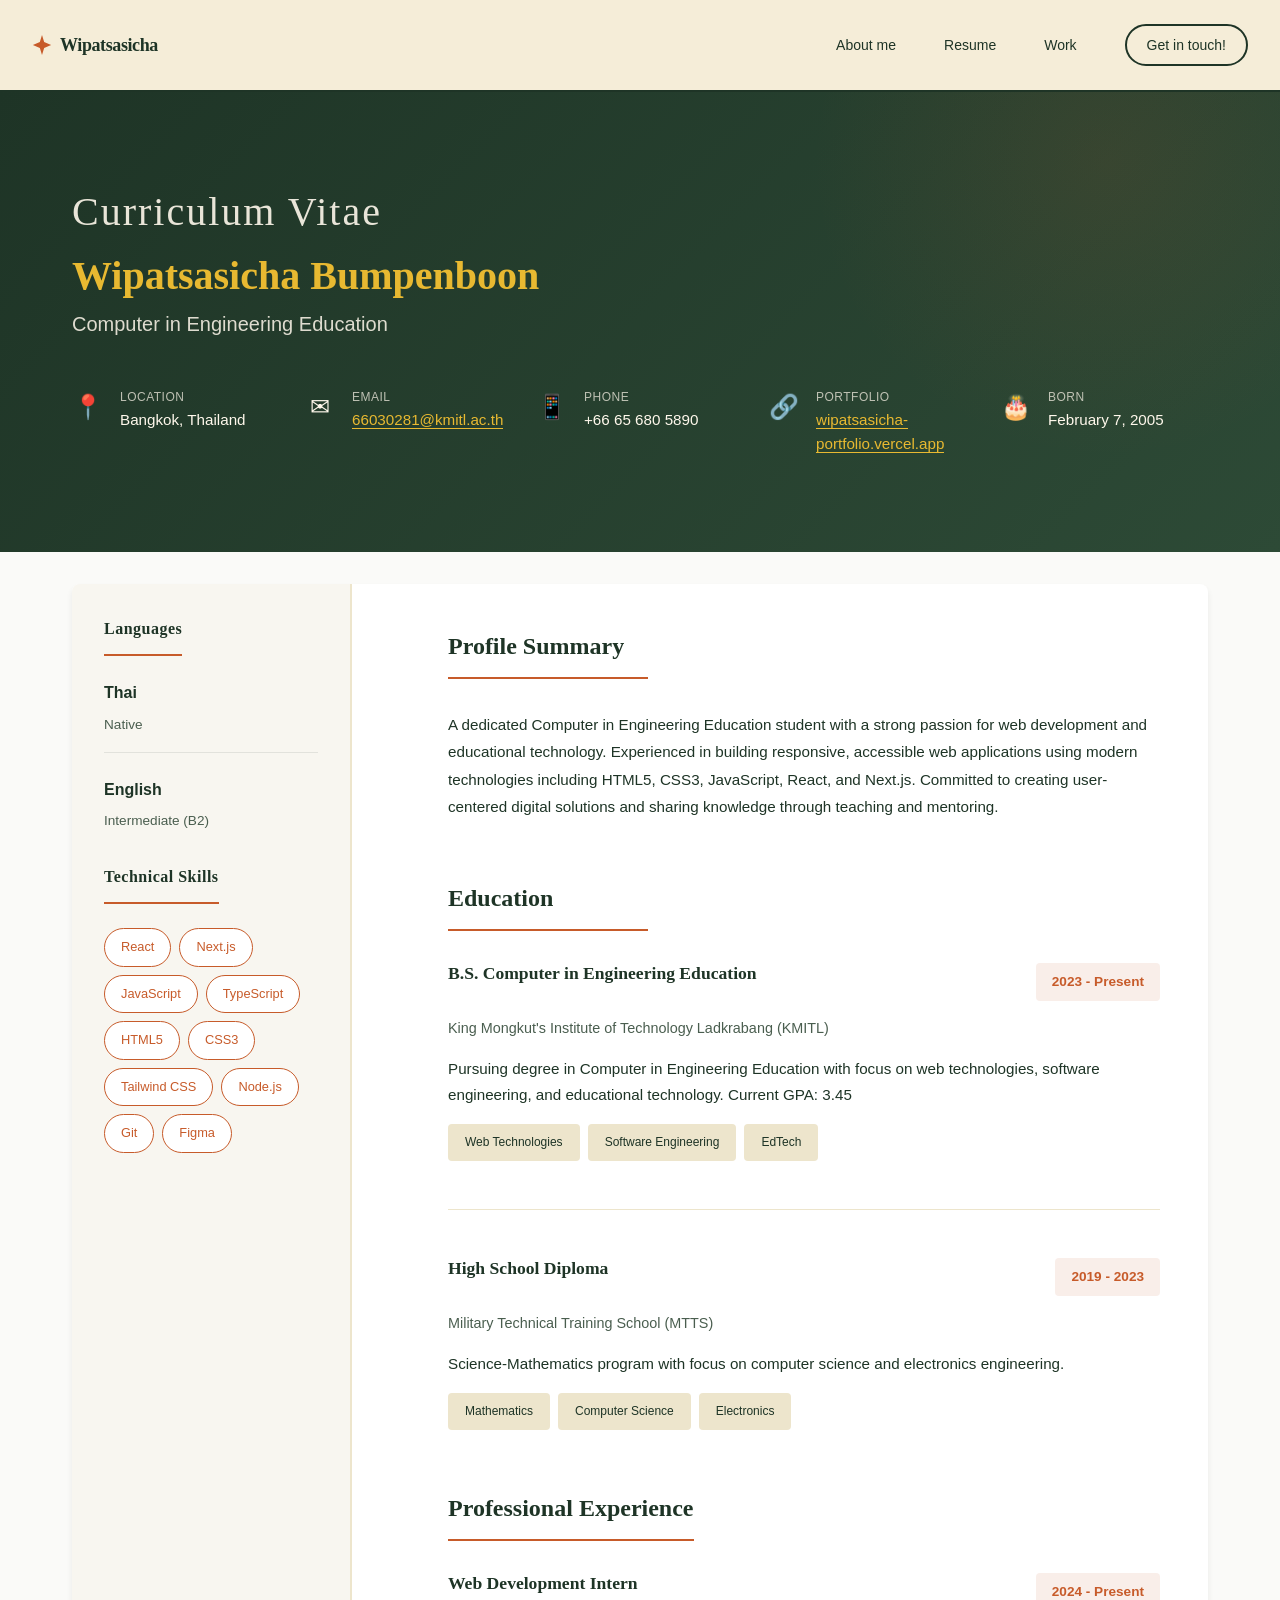
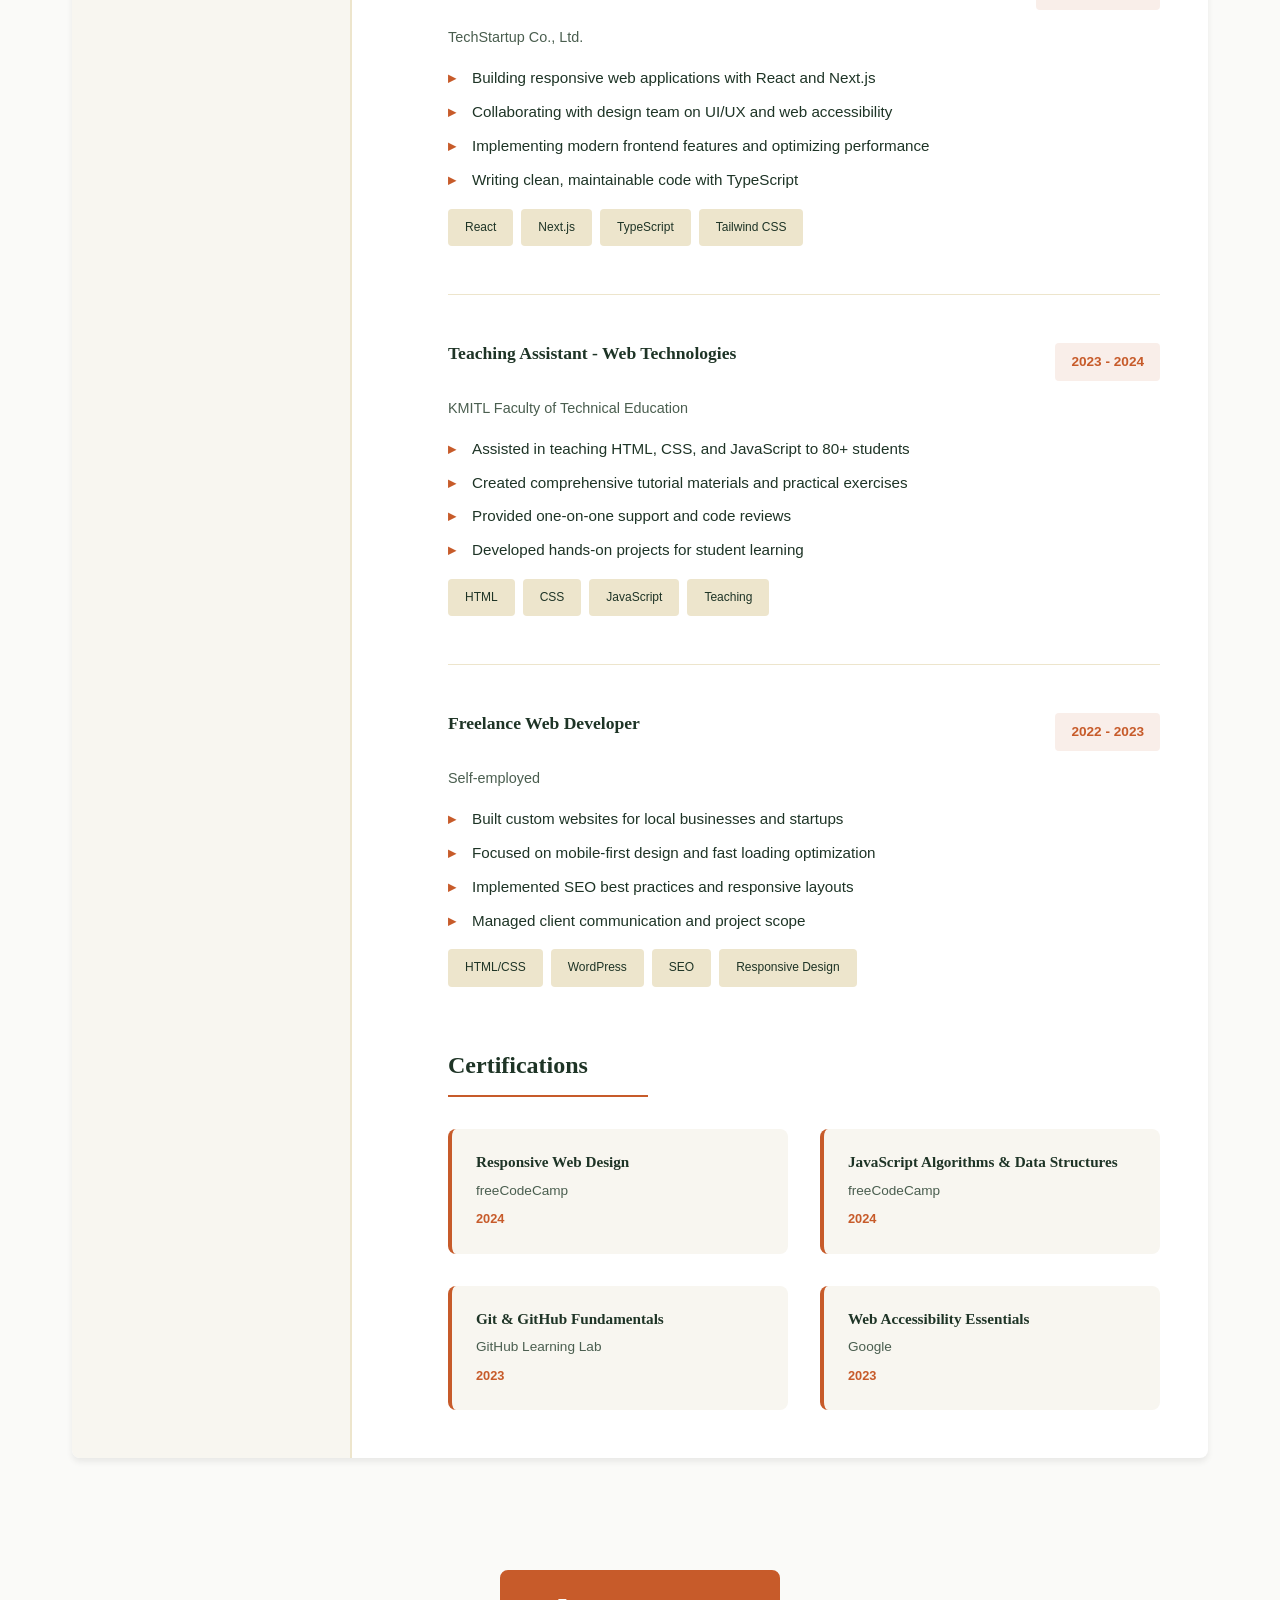
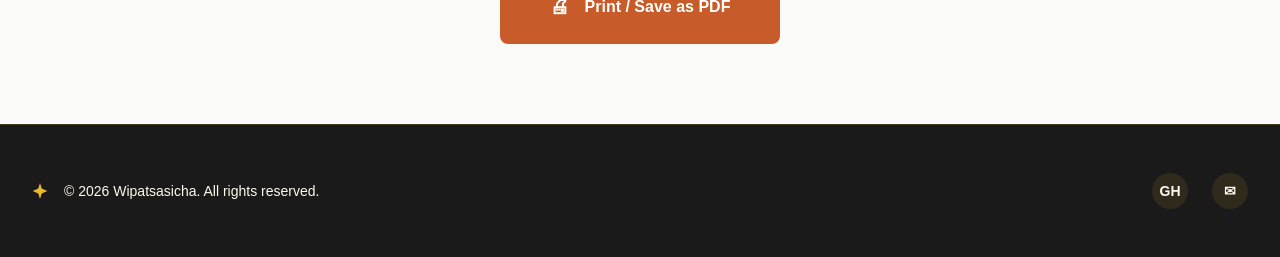
==== cv.html @ ad35fc2e "update resume" ====
<!DOCTYPE html>
<html lang="en">
<head>
    <meta charset="UTF-8">
    <meta name="viewport" content="width=device-width, initial-scale=1.0">
    <meta name="description" content="Wipatsasicha - Curriculum Vitae">
    <title>Wipatsasicha - Curriculum Vitae</title>
    <link rel="stylesheet" href="styles.css">
    <link rel="stylesheet" href="cv-styles.css">
</head>
<body class="cv-page">
    <header class="site-header cv-header" role="banner">
        <div class="header-container">
            <a href="index.html" class="logo" aria-label="Go to homepage">
                <svg width="20" height="20" viewBox="0 0 24 24" fill="currentColor" class="animate-sparkle" aria-hidden="true">
                    <path d="M12 0L14.59 8.41L23 12L14.59 15.59L12 24L9.41 15.59L1 12L9.41 8.41L12 0Z" />
                </svg>
                <span class="logo-text">Wipatsasicha</span>
            </a>

            <nav class="nav-desktop" aria-label="Main navigation">
                <ul class="nav-list">
                    <li><a href="index.html#about" class="nav-link">About me</a></li>
                    <li><a href="cv.html" class="nav-link active">Resume</a></li>
                    <li><a href="index.html#work" class="nav-link">Work</a></li>
                </ul>
                <a href="mailto:66030281@kmitl.ac.th" class="cta-button">Get in touch!</a>
            </nav>

            <button class="mobile-menu-button" id="mobile-menu-btn" aria-label="Toggle mobile menu" aria-expanded="false">
                <svg class="menu-icon" width="24" height="24" viewBox="0 0 24 24" fill="none" stroke="currentColor" stroke-width="2" aria-hidden="true">
                    <line x1="3" y1="6" x2="21" y2="6"></line>
                    <line x1="3" y1="12" x2="21" y2="12"></line>
                    <line x1="3" y1="18" x2="21" y2="18"></line>
                </svg>
                <svg class="close-icon hidden" width="24" height="24" viewBox="0 0 24 24" fill="none" stroke="currentColor" stroke-width="2" aria-hidden="true">
                    <line x1="18" y1="6" x2="6" y2="18"></line>
                    <line x1="6" y1="6" x2="18" y2="18"></line>
                </svg>
            </button>
        </div>

        <nav class="nav-mobile hidden" id="mobile-menu" aria-label="Mobile navigation">
            <ul class="nav-list-mobile">
                <li><a href="index.html#about" class="nav-link-mobile">About me</a></li>
                <li><a href="cv.html" class="nav-link-mobile">Resume</a></li>
                <li><a href="index.html#work" class="nav-link-mobile">Work</a></li>
                <li><a href="mailto:66030281@kmitl.ac.th" class="cta-button-mobile">Get in touch!</a></li>
            </ul>
        </nav>
    </header>

    <main class="cv-main">
        <!-- Header Section -->
        <section class="cv-header-section">
            <div class="cv-container">
                <div class="cv-title-block">
                    <h1 class="cv-page-title">Curriculum Vitae</h1>
                    <h2 class="cv-name">Wipatsasicha Bumpenboon</h2>
                    <p class="cv-position">Computer in Engineering Education</p>
                </div>

                <div class="cv-header-info">
                    <div class="cv-contact-info">
                        <div class="cv-info-item">
                            <span class="cv-info-icon">📍</span>
                            <div>
                                <p class="cv-info-label">Location</p>
                                <p class="cv-info-value">Bangkok, Thailand</p>
                            </div>
                        </div>
                        <div class="cv-info-item">
                            <span class="cv-info-icon">✉</span>
                            <div>
                                <p class="cv-info-label">Email</p>
                                <p class="cv-info-value"><a href="mailto:66030281@kmitl.ac.th">66030281@kmitl.ac.th</a></p>
                            </div>
                        </div>
                        <div class="cv-info-item">
                            <span class="cv-info-icon">📱</span>
                            <div>
                                <p class="cv-info-label">Phone</p>
                                <p class="cv-info-value">+66 65 680 5890</p>
                            </div>
                        </div>
                        <div class="cv-info-item">
                            <span class="cv-info-icon">🔗</span>
                            <div>
                                <p class="cv-info-label">Portfolio</p>
                                <p class="cv-info-value"><a href="#">wipatsasicha-portfolio.vercel.app</a></p>
                            </div>
                        </div>
                        <div class="cv-info-item">
                            <span class="cv-info-icon">🎂</span>
                            <div>
                                <p class="cv-info-label">Born</p>
                                <p class="cv-info-value">February 7, 2005</p>
                            </div>
                        </div>
                    </div>
                </div>
            </div>
        </section>

        <!-- Main Content -->
        <div class="cv-container">
            <div class="cv-layout">
                <!-- Left Sidebar -->
                <aside class="cv-sidebar">
                    <!-- Languages -->
                    <section class="cv-sidebar-section">
                        <h3 class="cv-sidebar-title">Languages</h3>
                        <div class="cv-language-item">
                            <p class="cv-language-name">Thai</p>
                            <p class="cv-language-level">Native</p>
                        </div>
                        <div class="cv-language-item">
                            <p class="cv-language-name">English</p>
                            <p class="cv-language-level">Intermediate (B2)</p>
                        </div>
                    </section>

                    <!-- Skills Tag Cloud -->
                    <section class="cv-sidebar-section">
                        <h3 class="cv-sidebar-title">Technical Skills</h3>
                        <div class="cv-skill-cloud">
                            <span class="cv-skill-item">React</span>
                            <span class="cv-skill-item">Next.js</span>
                            <span class="cv-skill-item">JavaScript</span>
                            <span class="cv-skill-item">TypeScript</span>
                            <span class="cv-skill-item">HTML5</span>
                            <span class="cv-skill-item">CSS3</span>
                            <span class="cv-skill-item">Tailwind CSS</span>
                            <span class="cv-skill-item">Node.js</span>
                            <span class="cv-skill-item">Git</span>
                            <span class="cv-skill-item">Figma</span>
                        </div>
                    </section>
                </aside>

                <!-- Main Content -->
                <article class="cv-content">
                    <!-- Profile Summary -->
                    <section class="cv-section">
                        <h3 class="cv-section-title">Profile Summary</h3>
                        <p class="cv-section-text">
                            A dedicated Computer in Engineering Education student with a strong passion for web development and educational technology. Experienced in building responsive, accessible web applications using modern technologies including HTML5, CSS3, JavaScript, React, and Next.js. Committed to creating user-centered digital solutions and sharing knowledge through teaching and mentoring.
                        </p>
                    </section>

                    <!-- Education -->
                    <section class="cv-section">
                        <h3 class="cv-section-title">Education</h3>
                        
                        <div class="cv-timeline-item">
                            <div class="cv-timeline-header">
                                <h4 class="cv-item-title">B.S. Computer in Engineering Education</h4>
                                <span class="cv-item-date">2023 - Present</span>
                            </div>
                            <p class="cv-item-institution">King Mongkut's Institute of Technology Ladkrabang (KMITL)</p>
                            <p class="cv-item-description">
                                Pursuing degree in Computer in Engineering Education with focus on web technologies, software engineering, and educational technology. Current GPA: 3.45
                            </p>
                            <div class="cv-item-tags">
                                <span class="cv-tag-small">Web Technologies</span>
                                <span class="cv-tag-small">Software Engineering</span>
                                <span class="cv-tag-small">EdTech</span>
                            </div>
                        </div>

                        <div class="cv-timeline-item">
                            <div class="cv-timeline-header">
                                <h4 class="cv-item-title">High School Diploma</h4>
                                <span class="cv-item-date">2019 - 2023</span>
                            </div>
                            <p class="cv-item-institution">Military Technical Training School (MTTS)</p>
                            <p class="cv-item-description">
                                Science-Mathematics program with focus on computer science and electronics engineering.
                            </p>
                            <div class="cv-item-tags">
                                <span class="cv-tag-small">Mathematics</span>
                                <span class="cv-tag-small">Computer Science</span>
                                <span class="cv-tag-small">Electronics</span>
                            </div>
                        </div>
                    </section>

                    <!-- Experience -->
                    <section class="cv-section">
                        <h3 class="cv-section-title">Professional Experience</h3>
                        
                        <div class="cv-timeline-item">
                            <div class="cv-timeline-header">
                                <h4 class="cv-item-title">Web Development Intern</h4>
                                <span class="cv-item-date">2024 - Present</span>
                            </div>
                            <p class="cv-item-institution">TechStartup Co., Ltd.</p>
                            <ul class="cv-item-list">
                                <li>Building responsive web applications with React and Next.js</li>
                                <li>Collaborating with design team on UI/UX and web accessibility</li>
                                <li>Implementing modern frontend features and optimizing performance</li>
                                <li>Writing clean, maintainable code with TypeScript</li>
                            </ul>
                            <div class="cv-item-tags">
                                <span class="cv-tag-small">React</span>
                                <span class="cv-tag-small">Next.js</span>
                                <span class="cv-tag-small">TypeScript</span>
                                <span class="cv-tag-small">Tailwind CSS</span>
                            </div>
                        </div>

                        <div class="cv-timeline-item">
                            <div class="cv-timeline-header">
                                <h4 class="cv-item-title">Teaching Assistant - Web Technologies</h4>
                                <span class="cv-item-date">2023 - 2024</span>
                            </div>
                            <p class="cv-item-institution">KMITL Faculty of Technical Education</p>
                            <ul class="cv-item-list">
                                <li>Assisted in teaching HTML, CSS, and JavaScript to 80+ students</li>
                                <li>Created comprehensive tutorial materials and practical exercises</li>
                                <li>Provided one-on-one support and code reviews</li>
                                <li>Developed hands-on projects for student learning</li>
                            </ul>
                            <div class="cv-item-tags">
                                <span class="cv-tag-small">HTML</span>
                                <span class="cv-tag-small">CSS</span>
                                <span class="cv-tag-small">JavaScript</span>
                                <span class="cv-tag-small">Teaching</span>
                            </div>
                        </div>

                        <div class="cv-timeline-item">
                            <div class="cv-timeline-header">
                                <h4 class="cv-item-title">Freelance Web Developer</h4>
                                <span class="cv-item-date">2022 - 2023</span>
                            </div>
                            <p class="cv-item-institution">Self-employed</p>
                            <ul class="cv-item-list">
                                <li>Built custom websites for local businesses and startups</li>
                                <li>Focused on mobile-first design and fast loading optimization</li>
                                <li>Implemented SEO best practices and responsive layouts</li>
                                <li>Managed client communication and project scope</li>
                            </ul>
                            <div class="cv-item-tags">
                                <span class="cv-tag-small">HTML/CSS</span>
                                <span class="cv-tag-small">WordPress</span>
                                <span class="cv-tag-small">SEO</span>
                                <span class="cv-tag-small">Responsive Design</span>
                            </div>
                        </div>
                    </section>

                    <!-- Certifications -->
                    <section class="cv-section">
                        <h3 class="cv-section-title">Certifications</h3>
                        
                        <div class="cv-cert-grid">
                            <div class="cv-cert-item">
                                <h4 class="cv-cert-title">Responsive Web Design</h4>
                                <p class="cv-cert-issuer">freeCodeCamp</p>
                                <p class="cv-cert-date">2024</p>
                            </div>

                            <div class="cv-cert-item">
                                <h4 class="cv-cert-title">JavaScript Algorithms & Data Structures</h4>
                                <p class="cv-cert-issuer">freeCodeCamp</p>
                                <p class="cv-cert-date">2024</p>
                            </div>

                            <div class="cv-cert-item">
                                <h4 class="cv-cert-title">Git & GitHub Fundamentals</h4>
                                <p class="cv-cert-issuer">GitHub Learning Lab</p>
                                <p class="cv-cert-date">2023</p>
                            </div>

                            <div class="cv-cert-item">
                                <h4 class="cv-cert-title">Web Accessibility Essentials</h4>
                                <p class="cv-cert-issuer">Google</p>
                                <p class="cv-cert-date">2023</p>
                            </div>
                        </div>
                    </section>
                </article>
            </div>
        </div>

        <!-- Print Button -->
        <section class="cv-print-section">
            <div class="cv-container">
                <button class="cv-print-button" onclick="window.print()">
                    <span class="cv-print-icon">🖨</span>
                    Print / Save as PDF
                </button>
            </div>
        </section>
    </main>

    <footer class="site-footer" role="contentinfo">
        <div class="footer-container">
            <div class="footer-brand">
                <svg width="16" height="16" viewBox="0 0 24 24" fill="currentColor" aria-hidden="true">
                    <path d="M12 0L14.59 8.41L23 12L14.59 15.59L12 24L9.41 15.59L1 12L9.41 8.41L12 0Z" />
                </svg>
                <p>© 2026 Wipatsasicha. All rights reserved.</p>
            </div>

            <nav aria-label="Social links">
                <ul class="social-list">
                    <li><a href="https://github.com/jamelswift" target="_blank" rel="noopener noreferrer" class="social-icon" aria-label="GitHub">GH</a></li>
                    <li><a href="mailto:66030281@kmitl.ac.th" class="social-icon" aria-label="Email">✉</a></li>
                </ul>
            </nav>
        </div>
    </footer>

    <script src="script.js"></script>
</body>
</html>
---- styles.css ----
:root {
    --bg-cream: #F5EDD6;
    --text-dark: #1E3426;
    --primary: #C75B2A;
    --accent: #E8B931;
    --dark-bg: #1A1A1A;
    --light-text: #FFF8EC;
    --muted: #4A5E4F;
    --card-bg: #EDE5CC;
    --transition: all 0.3s ease;
    --spacing-1: 0.5rem;
    --spacing-2: 1rem;
    --spacing-3: 1.5rem;
    --spacing-4: 2rem;
    --spacing-6: 3rem;
    --spacing-8: 4rem;
    --max-width: 1280px;
}


* {
    margin: 0;
    padding: 0;
    box-sizing: border-box;
}

html {
    scroll-behavior: smooth;
    font-size: 16px;
}

body {
    font-family: 'Segoe UI', Tahoma, Geneva, Verdana, sans-serif;
    background-color: var(--bg-cream);
    color: var(--text-dark);
    line-height: 1.6;
    overflow-x: hidden;
}

main {
    min-height: calc(100vh - 60px);
}


h1, h2, h3, h4, h5, h6 {
    font-family: Georgia, 'Times New Roman', serif;
    font-weight: bold;
    line-height: 1.2;
}

h1 { font-size: clamp(2.5rem, 8vw, 5rem); }
h2 { font-size: clamp(2rem, 5vw, 3.5rem); }
h3 { font-size: clamp(1.5rem, 4vw, 2rem); }

p {
    margin-bottom: var(--spacing-3);
}

a {
    color: var(--primary);
    text-decoration: none;
    transition: var(--transition);
}

a:hover {
    opacity: 0.8;
}


.container {
    max-width: var(--max-width);
    margin: 0 auto;
    padding: var(--spacing-4);
}

@media (max-width: 768px) {
    .container {
        padding: var(--spacing-3);
    }
}

.site-header {
    position: sticky;
    top: 0;
    z-index: 40;
    background: rgba(245, 237, 214, 0.95);
    backdrop-filter: blur(4px);
    border-bottom: 1px solid rgba(30, 52, 38, 0.1);
}

.header-container {
    max-width: var(--max-width);
    margin: 0 auto;
    padding: var(--spacing-3) var(--spacing-4);
    display: flex;
    align-items: center;
    justify-content: space-between;
}


.logo {
    display: flex;
    align-items: center;
    gap: var(--spacing-1);
    font-size: 1.125rem;
    font-family: Georgia, serif;
    color: var(--text-dark);
    font-weight: bold;
    letter-spacing: -0.025rem;
}

.logo:hover {
    color: var(--primary);
}

.logo svg {
    color: var(--primary);
    animation: sparkle 2s cubic-bezier(0.4, 0, 0.6, 1) infinite;
}

@keyframes sparkle {
    0%, 100% { opacity: 1; }
    50% { opacity: 0.5; }
}


.nav-desktop {
    display: none;
    align-items: center;
    gap: var(--spacing-6);
}

@media (min-width: 769px) {
    .nav-desktop {
        display: flex;
    }
}

.nav-list {
    display: flex;
    list-style: none;
    gap: var(--spacing-6);
}

.nav-link {
    font-size: 0.875rem;
    font-weight: 500;
    color: var(--text-dark);
    position: relative;
    padding-bottom: 0.25rem;
}

.nav-link::after {
    content: '';
    position: absolute;
    bottom: 0;
    left: 0;
    width: 0;
    height: 2px;
    background: var(--primary);
    transition: width 0.3s ease;
}

.nav-link:hover::after {
    width: 100%;
}

.cta-button {
    padding: 0.5rem 1.25rem;
    border: 2px solid var(--text-dark);
    border-radius: 9999px;
    font-size: 0.875rem;
    font-weight: 500;
    color: var(--text-dark);
    transition: var(--transition);
}

.cta-button:hover {
    background: var(--text-dark);
    color: var(--bg-cream);
}


.mobile-menu-button {
    display: flex;
    align-items: center;
    justify-content: center;
    background: none;
    border: none;
    cursor: pointer;
    color: var(--text-dark);
    padding: var(--spacing-1);
    font-size: 1.5rem;
}

@media (min-width: 769px) {
    .mobile-menu-button {
        display: none;
    }
}

.menu-icon,
.close-icon {
    transition: var(--transition);
}

.mobile-menu-button:hover svg {
    color: var(--primary);
}

.nav-mobile {
    display: flex;
    flex-direction: column;
    gap: var(--spacing-3);
    padding: var(--spacing-4);
    background: rgba(245, 237, 214, 0.98);
    border-bottom: 1px solid rgba(30, 52, 38, 0.1);
}

.nav-mobile.hidden {
    display: none;
}

@media (min-width: 769px) {
    .nav-mobile {
        display: none !important;
    }
}

.nav-list-mobile {
    list-style: none;
    display: flex;
    flex-direction: column;
    gap: var(--spacing-2);
}

.nav-link-mobile {
    color: var(--text-dark);
    font-weight: 500;
    font-size: 0.95rem;
}

.cta-button-mobile {
    display: inline-block;
    padding: var(--spacing-2) var(--spacing-3);
    border: 2px solid var(--text-dark);
    border-radius: 9999px;
    color: var(--text-dark);
    font-weight: 500;
    text-align: center;
}

.cta-button-mobile:hover {
    background: var(--text-dark);
    color: var(--bg-cream);
}


.hero-section {
    position: relative;
    overflow: hidden;
    background: var(--text-dark);
    color: var(--light-text);
    padding: var(--spacing-8) var(--spacing-4);
}


.hero-background {
    position: absolute;
    inset: 0;
    pointer-events: none;
    overflow: hidden;
    display: flex;
    flex-direction: column;
    justify-content: center;
    opacity: 0.1;
    user-select: none;
}

.hero-text {
    font-family: Georgia, serif;
    font-size: clamp(8rem, 15vw, 14rem);
    font-weight: bold;
    line-height: 1;
    white-space: nowrap;
    color: var(--light-text);
}

.hero-container {
    position: relative;
    max-width: var(--max-width);
    margin: 0 auto;
}

.hero-grid {
    display: grid;
    grid-template-columns: 1fr;
    gap: var(--spacing-8);
    align-items: center;
}

@media (min-width: 768px) {
    .hero-grid {
        grid-template-columns: 1fr 1fr;
        gap: var(--spacing-6);
    }
}


.hero-image-wrapper {
    position: relative;
    max-width: 300px;
}

.profile-image-container {
    position: relative;
    aspect-ratio: 3/4;
    border-radius: 1rem;
    overflow: hidden;
    box-shadow: 0 20px 40px rgba(0, 0, 0, 0.3);
}

.profile-image {
    width: 100%;
    height: 100%;
    object-fit: cover;
}

.image-overlay {
    position: absolute;
    inset: 0;
    background: rgba(199, 91, 42, 0.35);
    mix-blend-mode: multiply;
}


.sparkle {
    position: absolute;
    color: var(--accent);
    animation: sparkle 2s cubic-bezier(0.4, 0, 0.6, 1) infinite;
}

.sparkle-1 {
    top: -1rem;
    left: -0.5rem;
    animation-delay: 0s;
}

.sparkle-2 {
    top: 25%;
    right: -0.5rem;
    animation-delay: 0.5s;
}

.sparkle-3 {
    bottom: 2rem;
    left: 1rem;
    animation-delay: 1s;
}


.quote-box {
    position: absolute;
    bottom: 1rem;
    left: 0;
    max-width: 260px;
    padding: var(--spacing-3);
    border-radius: 0 0.5rem 0.5rem 0;
    background: rgba(26, 26, 26, 0.85);
    backdrop-filter: blur(4px);
}

.quote-box p {
    font-size: 0.75rem;
    line-height: 1.5;
    color: var(--light-text);
    margin: 0;
}


.hero-content {
    display: flex;
    flex-direction: column;
    gap: var(--spacing-4);
}

.hero-title {
    font-size: clamp(2rem, 5vw, 3.5rem);
    line-height: 1.2;
    color: var(--light-text);
}

.hero-subtitle {
    font-size: 1.125rem;
    color: rgba(255, 248, 236, 0.8);
    max-width: 400px;
}


.social-links {
    display: flex;
    flex-wrap: wrap;
    gap: var(--spacing-3);
    align-items: center;
}

.social-link {
    padding: var(--spacing-2) var(--spacing-3);
    background: var(--primary);
    color: var(--light-text);
    border-radius: 9999px;
    font-weight: 500;
    font-size: 0.875rem;
}

.social-link:hover {
    background: var(--accent);
    color: var(--text-dark);
}

.about-section {
    background: var(--bg-cream);
    padding: var(--spacing-8) var(--spacing-4);
}

.about-grid {
    display: grid;
    grid-template-columns: 1fr;
    gap: var(--spacing-6);
    align-items: flex-start;
}

@media (min-width: 1024px) {
    .about-grid {
        grid-template-columns: 1fr 1fr;
    }
}

.section-title {
    font-size: clamp(2rem, 5vw, 3rem);
    color: var(--text-dark);
    margin-bottom: var(--spacing-4);
}

.section-text {
    font-size: 1rem;
    line-height: 1.8;
    color: var(--muted);
    margin-bottom: var(--spacing-3);
}

.linkedin-btn {
    display: inline-flex;
    align-items: center;
    gap: var(--spacing-2);
    padding: var(--spacing-2) var(--spacing-3);
    background: var(--primary);
    color: var(--light-text);
    border-radius: 9999px;
    font-weight: 500;
    font-size: 0.875rem;
}

.linkedin-btn:hover {
    background: var(--accent);
    color: var(--text-dark);
}

.about-photo-wrapper {
    position: relative;
    max-width: 400px;
}

.about-photo {
    width: 100%;
    height: auto;
    border-radius: 1rem;
    object-fit: cover;
}


.floating-tag {
    position: absolute;
    background: var(--card-bg);
    padding: var(--spacing-2) var(--spacing-3);
    border-radius: 0.5rem;
    display: flex;
    flex-direction: column;
    gap: 0.25rem;
    box-shadow: 0 4px 12px rgba(0, 0, 0, 0.1);
}

.tag-1 {
    top: 2rem;
    right: -1rem;
}

.tag-2 {
    bottom: 5rem;
    left: -1rem;
}

.tag-label {
    font-size: 0.65rem;
    color: var(--muted);
    font-weight: 600;
    text-transform: uppercase;
}

.tag-value {
    font-size: 0.875rem;
    color: var(--text-dark);
    font-weight: 500;
}


.contact-card {
    position: absolute;
    bottom: 0;
    right: 0;
    background: var(--dark-bg);
    color: var(--light-text);
    padding: var(--spacing-4);
    border-radius: 0.75rem;
    max-width: 280px;
    box-shadow: 0 8px 20px rgba(0, 0, 0, 0.2);
}

.contact-title {
    font-size: 1rem;
    margin-bottom: var(--spacing-2);
}

.contact-list {
    list-style: none;
    display: flex;
    flex-direction: column;
    gap: var(--spacing-2);
}

.contact-item {
    display: flex;
    align-items: center;
    gap: var(--spacing-2);
    font-size: 0.75rem;
}

.contact-item svg {
    flex-shrink: 0;
}


.education-section {
    background: var(--bg-cream);
    padding: var(--spacing-8) var(--spacing-4);
}

.section-heading {
    font-size: clamp(2rem, 5vw, 2.5rem);
    color: var(--primary);
    font-style: italic;
    margin-bottom: var(--spacing-6);
}

.timeline {
    display: flex;
    flex-direction: column;
    gap: var(--spacing-4);
}

.timeline-item {
    display: flex;
    gap: var(--spacing-4);
    align-items: flex-start;
}

.timeline-marker {
    flex-shrink: 0;
    width: 1rem;
    height: 1rem;
    margin-top: 0.25rem;
    background: var(--primary);
    clip-path: polygon(50% 0%, 100% 38%, 82% 100%, 18% 100%, 0% 38%);
}

.timeline-date {
    flex-shrink: 0;
    font-family: Georgia, serif;
    font-size: 0.875rem;
    font-weight: bold;
    color: var(--text-dark);
    min-width: 80px;
}

@media (min-width: 768px) {
    .timeline-date {
        min-width: 130px;
        text-align: right;
    }
}

.timeline-content {
    flex: 1;
}

.timeline-title {
    font-size: 1rem;
    font-weight: bold;
    margin-bottom: var(--spacing-1);
}

.timeline-program {
    font-size: 0.875rem;
    color: var(--muted);
}


.experience-section {
    background: var(--bg-cream);
    padding: var(--spacing-8) var(--spacing-4);
}

.experience-card {
    background: var(--primary);
    color: var(--light-text);
    border-radius: 1.5rem;
    padding: var(--spacing-6);
}

.section-heading-light {
    font-size: clamp(2rem, 5vw, 2.5rem);
    color: var(--light-text);
    font-style: italic;
    margin-bottom: var(--spacing-6);
}

.experience-timeline {
    display: flex;
    flex-direction: column;
    gap: var(--spacing-6);
    margin-bottom: var(--spacing-6);
}

.experience-item {
    display: flex;
    gap: var(--spacing-4);
    align-items: flex-start;
}

.experience-marker {
    flex-shrink: 0;
    width: 1rem;
    height: 1rem;
    margin-top: 0.25rem;
    background: var(--accent);
    clip-path: polygon(50% 0%, 100% 38%, 82% 100%, 18% 100%, 0% 38%);
}

.experience-year {
    flex-shrink: 0;
    font-family: Georgia, serif;
    font-size: 1.125rem;
    font-weight: bold;
    min-width: 60px;
}

.experience-content {
    flex: 1;
}

.experience-title {
    font-weight: bold;
    margin-bottom: var(--spacing-1);
}

.experience-description {
    font-size: 0.875rem;
    opacity: 0.9;
    margin-bottom: var(--spacing-1);
}

.experience-location {
    font-size: 0.75rem;
    opacity: 0.7;
}


.skills-tags {
    display: flex;
    flex-wrap: wrap;
    gap: var(--spacing-2);
    padding-top: var(--spacing-4);
    border-top: 1px solid rgba(255, 248, 236, 0.2);
}

.skill-tag {
    font-size: 0.825rem;
    padding: var(--spacing-1) var(--spacing-2);
    background: rgba(255, 248, 236, 0.1);
    border-radius: 0.5rem;
}


.skills-section {
    background: var(--bg-cream);
    padding: var(--spacing-8) var(--spacing-4);
}

.skills-grid {
    display: grid;
    grid-template-columns: 1fr;
    gap: var(--spacing-6);
    margin-bottom: var(--spacing-6);
}

@media (min-width: 576px) {
    .skills-grid {
        grid-template-columns: 1fr 1fr;
    }
}

.skills-column {
    display: flex;
    flex-direction: column;
    gap: var(--spacing-3);
}

.skills-subtitle {
    font-size: 1.25rem;
    color: var(--text-dark);
}

.tools-grid {
    display: flex;
    flex-wrap: wrap;
    gap: var(--spacing-2);
}

.tool-box {
    display: flex;
    align-items: center;
    justify-content: center;
    width: 3.5rem;
    height: 3.5rem;
    border: 2px solid var(--text-dark);
    border-radius: 0.5rem;
    font-weight: bold;
    font-size: 0.75rem;
    color: var(--text-dark);
    transition: var(--transition);
    cursor: pointer;
}

.tool-box:hover {
    background: var(--text-dark);
    color: var(--bg-cream);
}

.skills-intro {
    font-size: 0.875rem;
    color: var(--muted);
}

.coding-skills-grid {
    display: grid;
    grid-template-columns: 1fr 1fr;
    gap: var(--spacing-2) var(--spacing-4);
}

.coding-skill {
    font-size: 0.875rem;
    font-weight: 500;
    color: var(--text-dark);
}


.skill-categories {
    display: flex;
    flex-wrap: wrap;
    gap: var(--spacing-2);
}

.category-tag {
    padding: var(--spacing-2) var(--spacing-3);
    background: var(--card-bg);
    border-radius: 9999px;
    font-size: 0.875rem;
    font-weight: 500;
    color: var(--text-dark);
}


.language-section {
    background: var(--bg-cream);
    padding: var(--spacing-8) var(--spacing-4);
}

.languages-grid {
    display: flex;
    flex-wrap: wrap;
    gap: var(--spacing-8);
}

@media (max-width: 768px) {
    .languages-grid {
        gap: var(--spacing-6);
    }
}

.language-item {
    display: flex;
    flex-direction: column;
    gap: var(--spacing-1);
}

.language-name {
    font-family: Georgia, serif;
    font-size: 1.25rem;
    font-weight: bold;
    color: var(--text-dark);
}

.language-level {
    font-size: 0.75rem;
    color: var(--muted);
}


.activities-section {
    background: var(--bg-cream);
    padding: var(--spacing-8) var(--spacing-4);
}

.activities-grid {
    display: grid;
    grid-template-columns: 1fr;
    gap: var(--spacing-8);
}

@media (min-width: 768px) {
    .activities-grid {
        grid-template-columns: 1fr 1fr;
    }
}

.activities-column {
    display: flex;
    flex-direction: column;
    gap: var(--spacing-4);
}

.activities-timeline {
    display: flex;
    flex-direction: column;
    gap: var(--spacing-4);
}

.activity-item {
    display: flex;
    gap: var(--spacing-3);
    align-items: flex-start;
}

.activity-marker {
    flex-shrink: 0;
    width: 1rem;
    height: 1rem;
    margin-top: 0.25rem;
    background: var(--primary);
    clip-path: polygon(50% 0%, 100% 38%, 82% 100%, 18% 100%, 0% 38%);
}

.activity-year {
    font-family: Georgia, serif;
    font-size: 0.875rem;
    font-weight: bold;
    color: var(--text-dark);
    min-width: 50px;
}

.activity-content {
    flex: 1;
}

.activity-title {
    font-size: 0.95rem;
    font-weight: bold;
    margin-bottom: var(--spacing-1);
}

.activity-description {
    font-size: 0.85rem;
    color: var(--muted);
}

/* Hobbies */
.hobbies-column {
    display: flex;
    flex-direction: column;
    gap: var(--spacing-4);
}

.hobbies-title {
    font-size: 1.5rem;
    color: var(--text-dark);
    font-family: Georgia, serif;
    font-style: italic;
}

.hobbies-grid {
    display: grid;
    grid-template-columns: repeat(auto-fit, minmax(150px, 1fr));
    gap: var(--spacing-3);
}

.hobby-card {
    display: flex;
    flex-direction: column;
    align-items: center;
    text-align: center;
    gap: var(--spacing-2);
    padding: var(--spacing-3);
    background: var(--card-bg);
    border-radius: 0.75rem;
    transition: var(--transition);
}

.hobby-card:hover {
    transform: translateY(-4px);
    box-shadow: 0 4px 12px rgba(0, 0, 0, 0.1);
}

.hobby-icon {
    font-size: 2.5rem;
}

.hobby-name {
    font-size: 0.95rem;
    font-weight: bold;
    color: var(--text-dark);
}

.hobby-subtitle {
    font-size: 0.75rem;
    color: var(--muted);
}


.site-footer {
    background: var(--dark-bg);
    color: var(--light-text);
    padding: var(--spacing-6) var(--spacing-4);
    border-top: 1px solid rgba(232, 185, 49, 0.2);
}

.footer-container {
    max-width: var(--max-width);
    margin: 0 auto;
    display: flex;
    flex-direction: column;
    gap: var(--spacing-4);
    align-items: center;
}

@media (min-width: 768px) {
    .footer-container {
        flex-direction: row;
        justify-content: space-between;
    }
}

.footer-brand {
    display: flex;
    align-items: center;
    gap: var(--spacing-2);
    font-size: 0.875rem;
}

.footer-brand svg {
    color: var(--accent);
}

.footer-brand p {
    margin: 0;
}

.social-list {
    display: flex;
    list-style: none;
    gap: var(--spacing-3);
}

.social-icon {
    display: inline-flex;
    align-items: center;
    justify-content: center;
    width: 2.25rem;
    height: 2.25rem;
    border-radius: 9999px;
    background: rgba(232, 185, 49, 0.1);
    color: var(--light-text);
    transition: var(--transition);
    font-size: 0.875rem;
    font-weight: bold;
}

.social-icon:hover {
    background: var(--accent);
    color: var(--text-dark);
}


@media (max-width: 480px) {
    :root {
        font-size: 14px;
    }

    .hero-image-wrapper {
        max-width: 100%;
    }

    .contact-card {
        position: static;
        margin-top: var(--spacing-4);
        max-width: 100%;
    }

    .about-grid {
        gap: var(--spacing-4);
    }

    .hero-grid {
        gap: var(--spacing-4);
    }

    .experience-card {
        padding: var(--spacing-4);
    }

    .activities-grid {
        gap: var(--spacing-4);
    }
}


@media print {
    .site-header,
    .site-footer {
        display: none;
    }

    body {
        background: white;
        color: black;
    }

    a {
        color: #0066cc;
    }
}


@media (prefers-reduced-motion: reduce) {
    * {
        animation: none !important;
        transition: none !important;
    }
}


a:focus-visible,
button:focus-visible,
input:focus-visible {
    outline: 2px solid var(--primary);
    outline-offset: 2px;
}


@media (prefers-contrast: more) {
    a {
        text-decoration: underline;
    }

    .timeline-marker,
    .experience-marker,
    .activity-marker {
        width: 1.25rem;
        height: 1.25rem;
    }
}
---- cv-styles.css ----
/* CV Page Specific Styles */

.cv-page {
    background: #FAFAF8;
}

.cv-header {
    border-bottom: 2px solid var(--text-dark);
}

.cv-main {
    min-height: calc(100vh - 120px);
    background: #FAFAF8;
}

/* CV Header Section */
.cv-header-section {
    background: linear-gradient(135deg, var(--text-dark) 0%, #2d4a36 100%);
    color: var(--light-text);
    padding: var(--spacing-8) var(--spacing-4);
    position: relative;
    overflow: hidden;
}

.cv-header-section::before {
    content: '';
    position: absolute;
    top: -50%;
    right: -10%;
    width: 600px;
    height: 600px;
    background: radial-gradient(circle, rgba(199, 91, 42, 0.1) 0%, transparent 70%);
    border-radius: 50%;
    pointer-events: none;
}

.cv-title-block {
    position: relative;
    z-index: 1;
    margin-bottom: var(--spacing-6);
}

.cv-page-title {
    font-size: 2.5rem;
    font-weight: 400;
    letter-spacing: 2px;
    margin-bottom: var(--spacing-2);
    opacity: 0.9;
}

.cv-name {
    font-size: 2.5rem;
    font-weight: bold;
    margin-bottom: var(--spacing-1);
    color: var(--accent);
}

.cv-position {
    font-size: 1.25rem;
    opacity: 0.85;
    margin: 0;
}

.cv-header-info {
    position: relative;
    z-index: 1;
}

.cv-contact-info {
    display: grid;
    grid-template-columns: repeat(auto-fit, minmax(200px, 1fr));
    gap: var(--spacing-3);
}

@media (max-width: 768px) {
    .cv-contact-info {
        grid-template-columns: 1fr;
        gap: var(--spacing-2);
    }

    .cv-page-title,
    .cv-name {
        font-size: 1.75rem;
    }
}

.cv-info-item {
    display: flex;
    align-items: flex-start;
    gap: var(--spacing-2);
}

.cv-info-icon {
    font-size: 1.5rem;
    min-width: 2rem;
    text-align: center;
}

.cv-info-label {
    font-size: 0.75rem;
    opacity: 0.7;
    margin: 0;
    text-transform: uppercase;
    letter-spacing: 0.5px;
}

.cv-info-value {
    font-size: 0.95rem;
    margin: 0;
    font-weight: 500;
}

.cv-info-value a {
    color: var(--accent);
    text-decoration: none;
    border-bottom: 1px solid var(--accent);
    transition: var(--transition);
}

.cv-info-value a:hover {
    opacity: 0.8;
}

/* CV Container */
.cv-container {
    max-width: 1200px;
    margin: 0 auto;
    padding: var(--spacing-4);
}

/* CV Layout - Two Column */
.cv-layout {
    display: grid;
    grid-template-columns: 280px 1fr;
    gap: var(--spacing-6);
    background: white;
    border-radius: 0.5rem;
    box-shadow: 0 4px 6px rgba(0, 0, 0, 0.07);
    overflow: hidden;
}

@media (max-width: 1024px) {
    .cv-layout {
        grid-template-columns: 1fr;
        gap: var(--spacing-4);
    }

    .cv-sidebar {
        display: grid;
        grid-template-columns: 1fr 1fr;
        gap: var(--spacing-4);
        padding: var(--spacing-4);
        border-bottom: 2px solid var(--card-bg);
    }
}

@media (max-width: 640px) {
    .cv-layout {
        border-radius: 0;
    }

    .cv-sidebar {
        grid-template-columns: 1fr;
    }
}

/* Sidebar */
.cv-sidebar {
    background: #f8f6f0;
    padding: var(--spacing-4);
    border-right: 2px solid var(--card-bg);
}

.cv-sidebar-section {
    margin-bottom: var(--spacing-4);
}

.cv-sidebar-section:last-child {
    margin-bottom: 0;
}

.cv-sidebar-title {
    font-size: 1rem;
    font-weight: bold;
    color: var(--text-dark);
    margin-bottom: var(--spacing-3);
    padding-bottom: var(--spacing-2);
    border-bottom: 2px solid var(--primary);
    display: inline-block;
    letter-spacing: 0.5px;
}

/* Languages */
.cv-language-item {
    margin-bottom: var(--spacing-3);
    padding-bottom: var(--spacing-2);
    border-bottom: 1px solid rgba(30, 52, 38, 0.1);
}

.cv-language-item:last-child {
    border-bottom: none;
    margin-bottom: 0;
    padding-bottom: 0;
}

.cv-language-name {
    font-weight: 600;
    color: var(--text-dark);
    margin-bottom: var(--spacing-1);
    margin: 0 0 var(--spacing-1) 0;
}

.cv-language-level {
    font-size: 0.85rem;
    color: var(--muted);
    margin: 0;
}

/* Skill Cloud */
.cv-skill-cloud {
    display: flex;
    flex-wrap: wrap;
    gap: var(--spacing-1);
}

.cv-skill-item {
    display: inline-block;
    padding: var(--spacing-1) var(--spacing-2);
    background: white;
    border: 1px solid var(--primary);
    color: var(--primary);
    border-radius: 20px;
    font-size: 0.8rem;
    font-weight: 500;
    transition: var(--transition);
}

.cv-skill-item:hover {
    background: var(--primary);
    color: white;
    transform: scale(1.05);
}

/* Content */
.cv-content {
    padding: var(--spacing-6);
}

@media (max-width: 768px) {
    .cv-content {
        padding: var(--spacing-4);
    }
}

.cv-section {
    margin-bottom: var(--spacing-8);
}

.cv-section:last-child {
    margin-bottom: 0;
}

.cv-section-title {
    font-size: 1.5rem;
    font-weight: bold;
    color: var(--text-dark);
    margin-bottom: var(--spacing-4);
    padding-bottom: var(--spacing-2);
    border-bottom: 2px solid var(--primary);
    display: inline-block;
    min-width: 200px;
}

.cv-section-text {
    font-size: 0.95rem;
    line-height: 1.8;
    color: var(--text-dark);
    margin: 0;
}

/* Timeline Items */
.cv-timeline-item {
    margin-bottom: var(--spacing-6);
    padding-bottom: var(--spacing-6);
    border-bottom: 1px solid var(--card-bg);
}

.cv-timeline-item:last-child {
    border-bottom: none;
    margin-bottom: 0;
    padding-bottom: 0;
}

.cv-timeline-header {
    display: flex;
    justify-content: space-between;
    align-items: flex-start;
    gap: var(--spacing-3);
    margin-bottom: var(--spacing-2);
    flex-wrap: wrap;
}

.cv-item-title {
    font-size: 1.1rem;
    font-weight: bold;
    color: var(--text-dark);
    margin: 0;
    flex: 1;
    min-width: 200px;
}

.cv-item-date {
    font-size: 0.85rem;
    color: var(--primary);
    font-weight: 600;
    white-space: nowrap;
    background: rgba(199, 91, 42, 0.1);
    padding: var(--spacing-1) var(--spacing-2);
    border-radius: 4px;
}

.cv-item-institution {
    font-size: 0.9rem;
    color: var(--muted);
    font-weight: 500;
    margin: 0 0 var(--spacing-2) 0;
}

.cv-item-description {
    font-size: 0.95rem;
    color: var(--text-dark);
    line-height: 1.7;
    margin: 0 0 var(--spacing-2) 0;
}

.cv-item-list {
    list-style: none;
    padding: 0;
    margin: 0 0 var(--spacing-2) 0;
}

.cv-item-list li {
    font-size: 0.95rem;
    color: var(--text-dark);
    line-height: 1.7;
    margin-bottom: var(--spacing-1);
    padding-left: var(--spacing-3);
    position: relative;
}

.cv-item-list li::before {
    content: "▸";
    position: absolute;
    left: 0;
    color: var(--primary);
    font-weight: bold;
}

/* Tags */
.cv-item-tags {
    display: flex;
    flex-wrap: wrap;
    gap: var(--spacing-1);
    margin-top: var(--spacing-2);
}

.cv-tag-small {
    display: inline-block;
    padding: var(--spacing-1) var(--spacing-2);
    background: var(--card-bg);
    color: var(--text-dark);
    border-radius: 4px;
    font-size: 0.75rem;
    font-weight: 500;
    border: 1px solid transparent;
    transition: var(--transition);
}

.cv-tag-small:hover {
    border-color: var(--primary);
    background: transparent;
}

/* Certifications Grid */
.cv-cert-grid {
    display: grid;
    grid-template-columns: repeat(auto-fit, minmax(220px, 1fr));
    gap: var(--spacing-4);
}

.cv-cert-item {
    background: #f8f6f0;
    padding: var(--spacing-3);
    border-radius: 0.5rem;
    border-left: 4px solid var(--primary);
    transition: var(--transition);
}

.cv-cert-item:hover {
    transform: translateY(-2px);
    box-shadow: 0 4px 12px rgba(30, 52, 38, 0.1);
}

.cv-cert-title {
    font-size: 0.95rem;
    font-weight: bold;
    color: var(--text-dark);
    margin: 0 0 var(--spacing-1) 0;
}

.cv-cert-issuer {
    font-size: 0.85rem;
    color: var(--muted);
    margin: 0 0 var(--spacing-1) 0;
    font-weight: 500;
}

.cv-cert-date {
    font-size: 0.8rem;
    color: var(--primary);
    font-weight: 600;
    margin: 0;
}

/* Print Section */
.cv-print-section {
    padding: var(--spacing-6) var(--spacing-4);
    text-align: center;
}

.cv-print-button {
    display: inline-flex;
    align-items: center;
    justify-content: center;
    gap: var(--spacing-2);
    padding: var(--spacing-3) var(--spacing-6);
    background: var(--primary);
    color: white;
    border: 2px solid var(--primary);
    border-radius: 0.5rem;
    font-weight: 600;
    font-size: 1rem;
    cursor: pointer;
    transition: var(--transition);
}

.cv-print-button:hover {
    background: transparent;
    color: var(--primary);
}

.cv-print-button:active {
    transform: scale(0.98);
}

.cv-print-icon {
    font-size: 1.2rem;
}

/* Print Styles */
@media print {
    body {
        background: white;
    }

    .site-header,
    .site-footer,
    .cv-print-section {
        display: none;
    }

    .cv-main {
        min-height: auto;
        background: white;
    }

    .cv-header-section {
        background: var(--text-dark);
        color: black;
        page-break-after: avoid;
    }

    .cv-name {
        color: var(--primary);
    }

    .cv-layout {
        box-shadow: none;
        border: 1px solid #ddd;
        page-break-inside: avoid;
    }

    .cv-sidebar {
        border-right: 1px solid #ddd;
    }

    .cv-section {
        page-break-inside: avoid;
    }

    a {
        color: inherit;
        text-decoration: none;
    }

    .cv-info-value a::after {
        content: " (" attr(href) ")";
        display: none;
    }
}

/* Responsive Mobile */
@media (max-width: 640px) {
    .cv-header-section {
        padding: var(--spacing-4) var(--spacing-2);
    }

    .cv-page-title {
        font-size: 1.75rem;
    }

    .cv-name {
        font-size: 1.5rem;
    }

    .cv-contact-info {
        grid-template-columns: 1fr;
    }

    .cv-container {
        padding: var(--spacing-2);
    }

    .cv-content {
        padding: var(--spacing-3);
    }

    .cv-section-title {
        font-size: 1.25rem;
    }

    .cv-timeline-header {
        flex-direction: column;
    }

    .cv-item-date {
        width: 100%;
        text-align: left;
    }
}
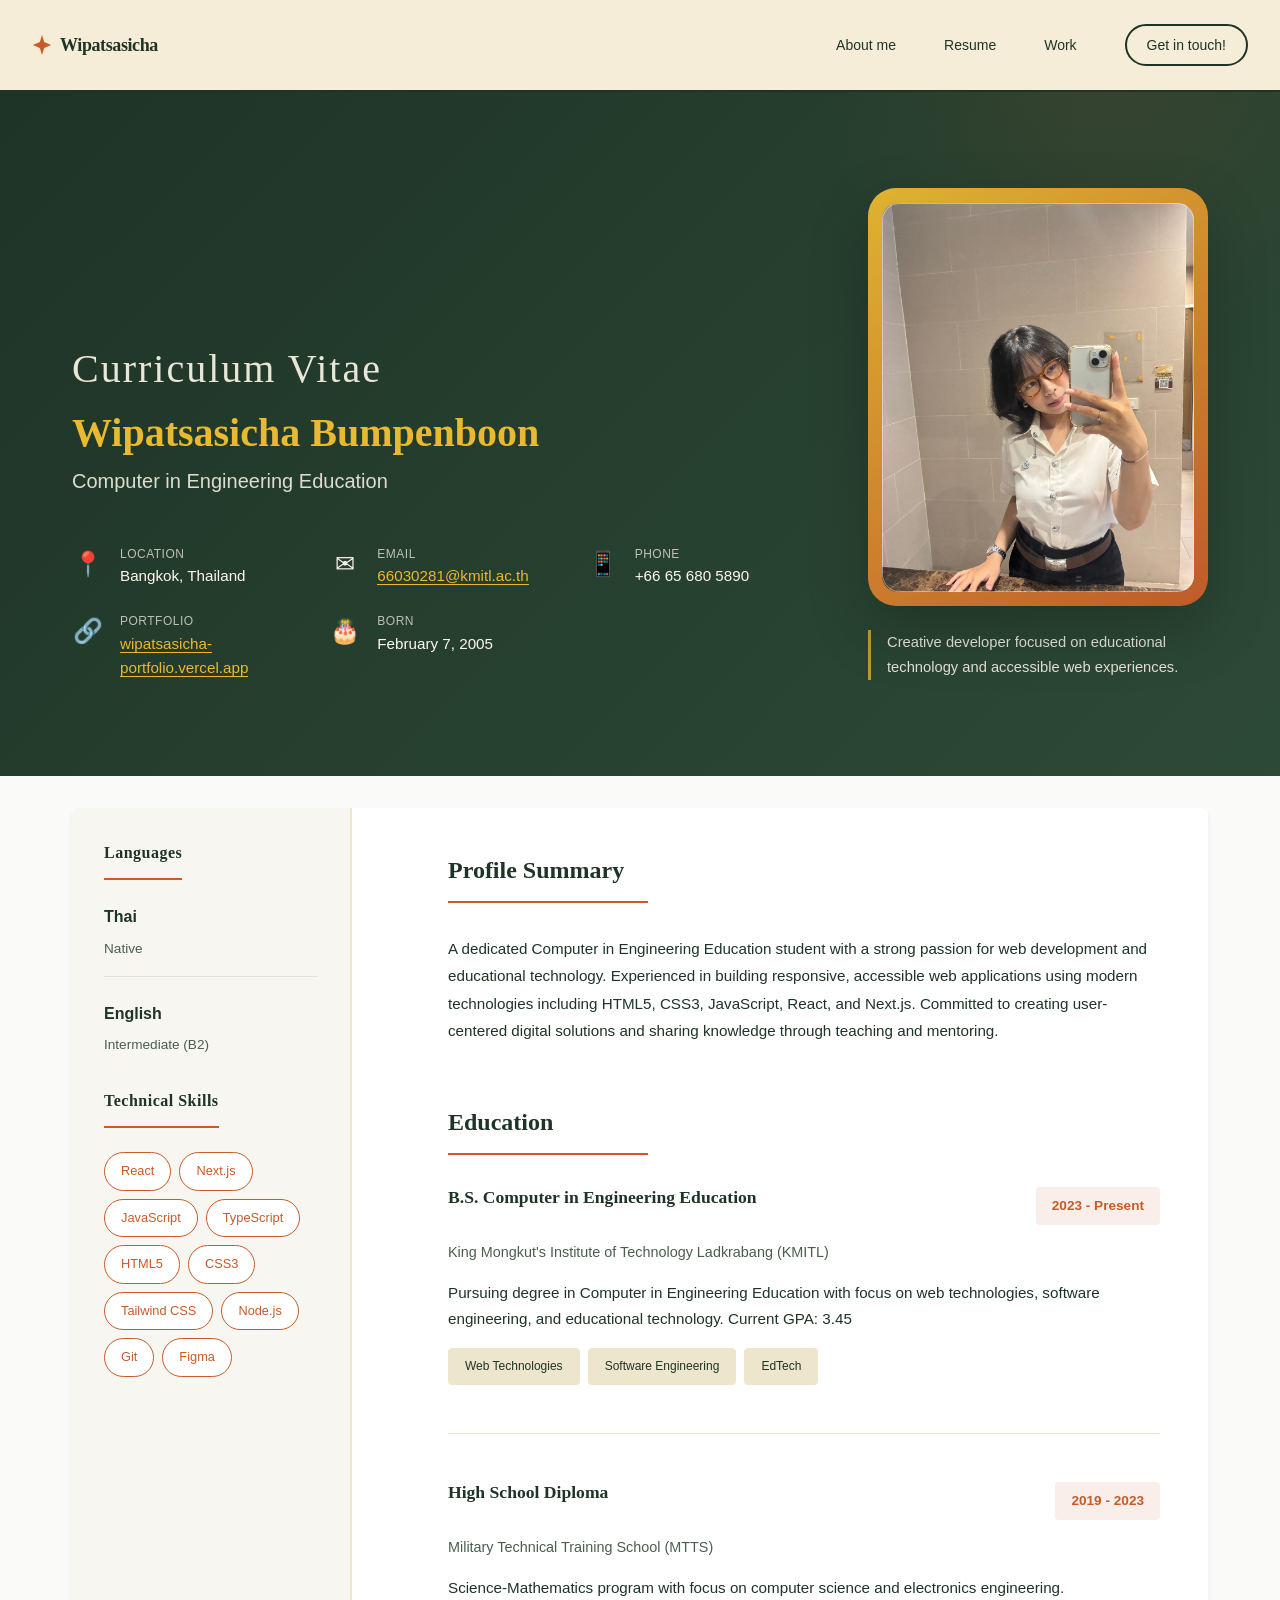
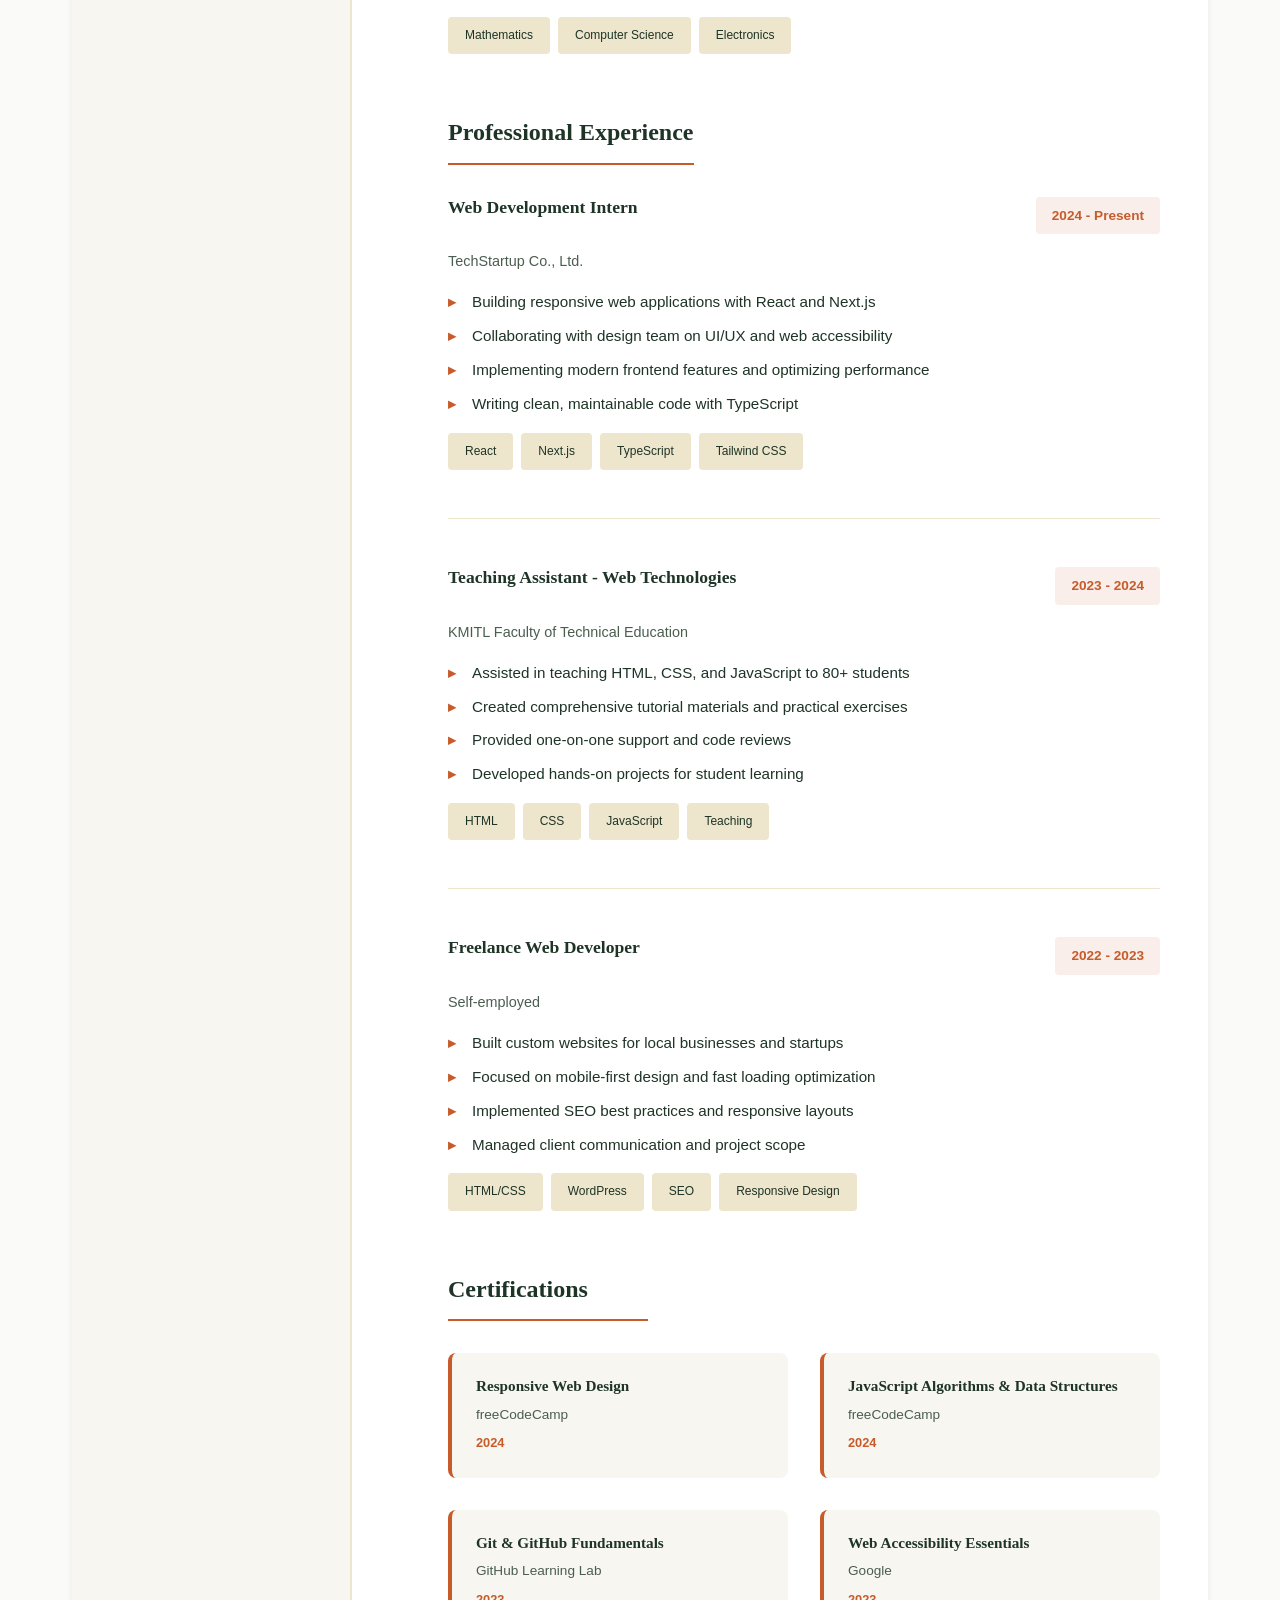
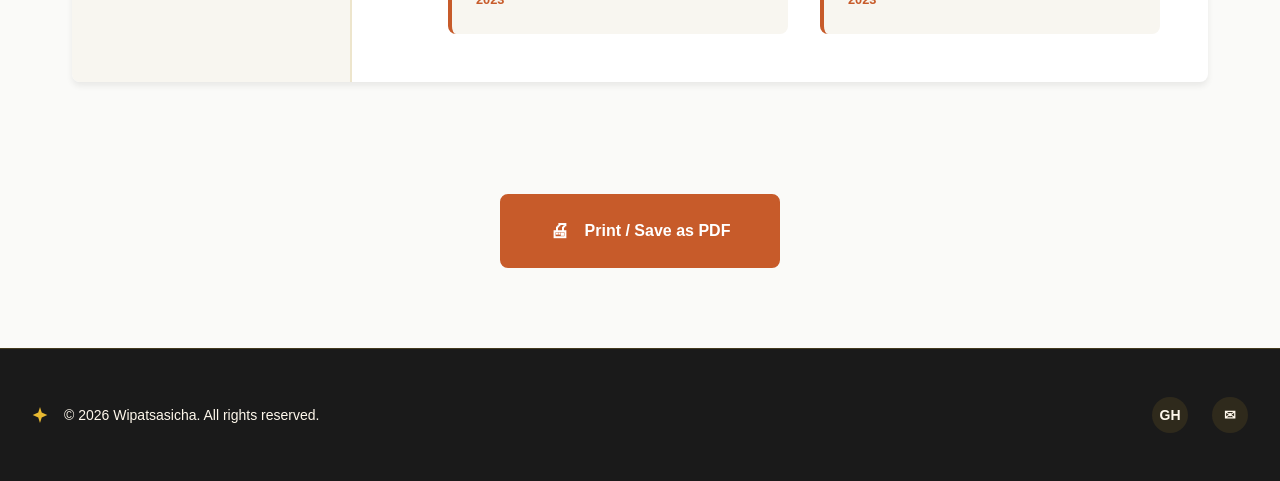
==== commit 26bd24f9: "update images" ====
--- a/cv.html
+++ b/cv.html
@@ -54,49 +54,60 @@
         <!-- Header Section -->
         <section class="cv-header-section">
             <div class="cv-container">
-                <div class="cv-title-block">
-                    <h1 class="cv-page-title">Curriculum Vitae</h1>
-                    <h2 class="cv-name">Wipatsasicha Bumpenboon</h2>
-                    <p class="cv-position">Computer in Engineering Education</p>
-                </div>
-
-                <div class="cv-header-info">
-                    <div class="cv-contact-info">
-                        <div class="cv-info-item">
-                            <span class="cv-info-icon">📍</span>
-                            <div>
-                                <p class="cv-info-label">Location</p>
-                                <p class="cv-info-value">Bangkok, Thailand</p>
-                            </div>
-                        </div>
-                        <div class="cv-info-item">
-                            <span class="cv-info-icon">✉</span>
-                            <div>
-                                <p class="cv-info-label">Email</p>
-                                <p class="cv-info-value"><a href="mailto:66030281@kmitl.ac.th">66030281@kmitl.ac.th</a></p>
-                            </div>
-                        </div>
-                        <div class="cv-info-item">
-                            <span class="cv-info-icon">📱</span>
-                            <div>
-                                <p class="cv-info-label">Phone</p>
-                                <p class="cv-info-value">+66 65 680 5890</p>
-                            </div>
-                        </div>
-                        <div class="cv-info-item">
-                            <span class="cv-info-icon">🔗</span>
-                            <div>
-                                <p class="cv-info-label">Portfolio</p>
-                                <p class="cv-info-value"><a href="#">wipatsasicha-portfolio.vercel.app</a></p>
-                            </div>
-                        </div>
-                        <div class="cv-info-item">
-                            <span class="cv-info-icon">🎂</span>
-                            <div>
-                                <p class="cv-info-label">Born</p>
-                                <p class="cv-info-value">February 7, 2005</p>
-                            </div>
-                        </div>
+                <div class="cv-hero-grid">
+                    <div class="cv-hero-copy">
+                        <div class="cv-title-block">
+                            <h1 class="cv-page-title">Curriculum Vitae</h1>
+                            <h2 class="cv-name">Wipatsasicha Bumpenboon</h2>
+                            <p class="cv-position">Computer in Engineering Education</p>
+                        </div>
+
+                        <div class="cv-header-info">
+                            <div class="cv-contact-info">
+                                <div class="cv-info-item">
+                                    <span class="cv-info-icon">📍</span>
+                                    <div>
+                                        <p class="cv-info-label">Location</p>
+                                        <p class="cv-info-value">Bangkok, Thailand</p>
+                                    </div>
+                                </div>
+                                <div class="cv-info-item">
+                                    <span class="cv-info-icon">✉</span>
+                                    <div>
+                                        <p class="cv-info-label">Email</p>
+                                        <p class="cv-info-value"><a href="mailto:66030281@kmitl.ac.th">66030281@kmitl.ac.th</a></p>
+                                    </div>
+                                </div>
+                                <div class="cv-info-item">
+                                    <span class="cv-info-icon">📱</span>
+                                    <div>
+                                        <p class="cv-info-label">Phone</p>
+                                        <p class="cv-info-value">+66 65 680 5890</p>
+                                    </div>
+                                </div>
+                                <div class="cv-info-item">
+                                    <span class="cv-info-icon">🔗</span>
+                                    <div>
+                                        <p class="cv-info-label">Portfolio</p>
+                                        <p class="cv-info-value"><a href="#">wipatsasicha-portfolio.vercel.app</a></p>
+                                    </div>
+                                </div>
+                                <div class="cv-info-item">
+                                    <span class="cv-info-icon">🎂</span>
+                                    <div>
+                                        <p class="cv-info-label">Born</p>
+                                        <p class="cv-info-value">February 7, 2005</p>
+                                    </div>
+                                </div>
+                            </div>
+                        </div>
+                    </div>
+
+                    <div class="cv-portrait-card">
+                        <div class="cv-portrait-frame">
+                            <img src="public/images/profile.jpg" alt="Portrait of Wipatsasicha Bumpenboon" class="cv-portrait-image">
+                        </div>
+                        <p class="cv-portrait-caption">Creative developer focused on educational technology and accessible web experiences.</p>
                     </div>
                 </div>
             </div>
--- a/cv-styles.css
+++ b/cv-styles.css
@@ -34,10 +34,64 @@
     pointer-events: none;
 }
 
+.cv-hero-grid {
+    display: grid;
+    grid-template-columns: minmax(0, 1.6fr) minmax(260px, 340px);
+    gap: var(--spacing-6);
+    align-items: end;
+}
+
+.cv-hero-copy {
+    position: relative;
+    z-index: 1;
+}
+
 .cv-title-block {
     position: relative;
     z-index: 1;
     margin-bottom: var(--spacing-6);
+}
+
+.cv-portrait-card {
+    position: relative;
+    z-index: 1;
+    justify-self: end;
+    max-width: 340px;
+}
+
+.cv-portrait-frame {
+    position: relative;
+    padding: 0.9rem;
+    border-radius: 1.75rem;
+    background: linear-gradient(145deg, rgba(232, 185, 49, 0.95), rgba(199, 91, 42, 0.95));
+    box-shadow: 0 24px 60px rgba(0, 0, 0, 0.22);
+}
+
+.cv-portrait-frame::after {
+    content: '';
+    position: absolute;
+    inset: 0.9rem;
+    border: 1px solid rgba(255, 248, 236, 0.45);
+    border-radius: 1.1rem;
+    pointer-events: none;
+}
+
+.cv-portrait-image {
+    display: block;
+    width: 100%;
+    aspect-ratio: 4 / 5;
+    object-fit: cover;
+    object-position: center top;
+    border-radius: 1rem;
+}
+
+.cv-portrait-caption {
+    margin: var(--spacing-3) 0 0;
+    padding-left: var(--spacing-2);
+    border-left: 3px solid rgba(232, 185, 49, 0.75);
+    color: rgba(255, 248, 236, 0.88);
+    font-size: 0.92rem;
+    line-height: 1.7;
 }
 
 .cv-page-title {
@@ -73,6 +127,16 @@
 }
 
 @media (max-width: 768px) {
+    .cv-hero-grid {
+        grid-template-columns: 1fr;
+        gap: var(--spacing-4);
+    }
+
+    .cv-portrait-card {
+        justify-self: start;
+        max-width: 280px;
+    }
+
     .cv-contact-info {
         grid-template-columns: 1fr;
         gap: var(--spacing-2);
@@ -155,6 +219,10 @@
 }
 
 @media (max-width: 640px) {
+    .cv-portrait-card {
+        max-width: 100%;
+    }
+
     .cv-layout {
         border-radius: 0;
     }
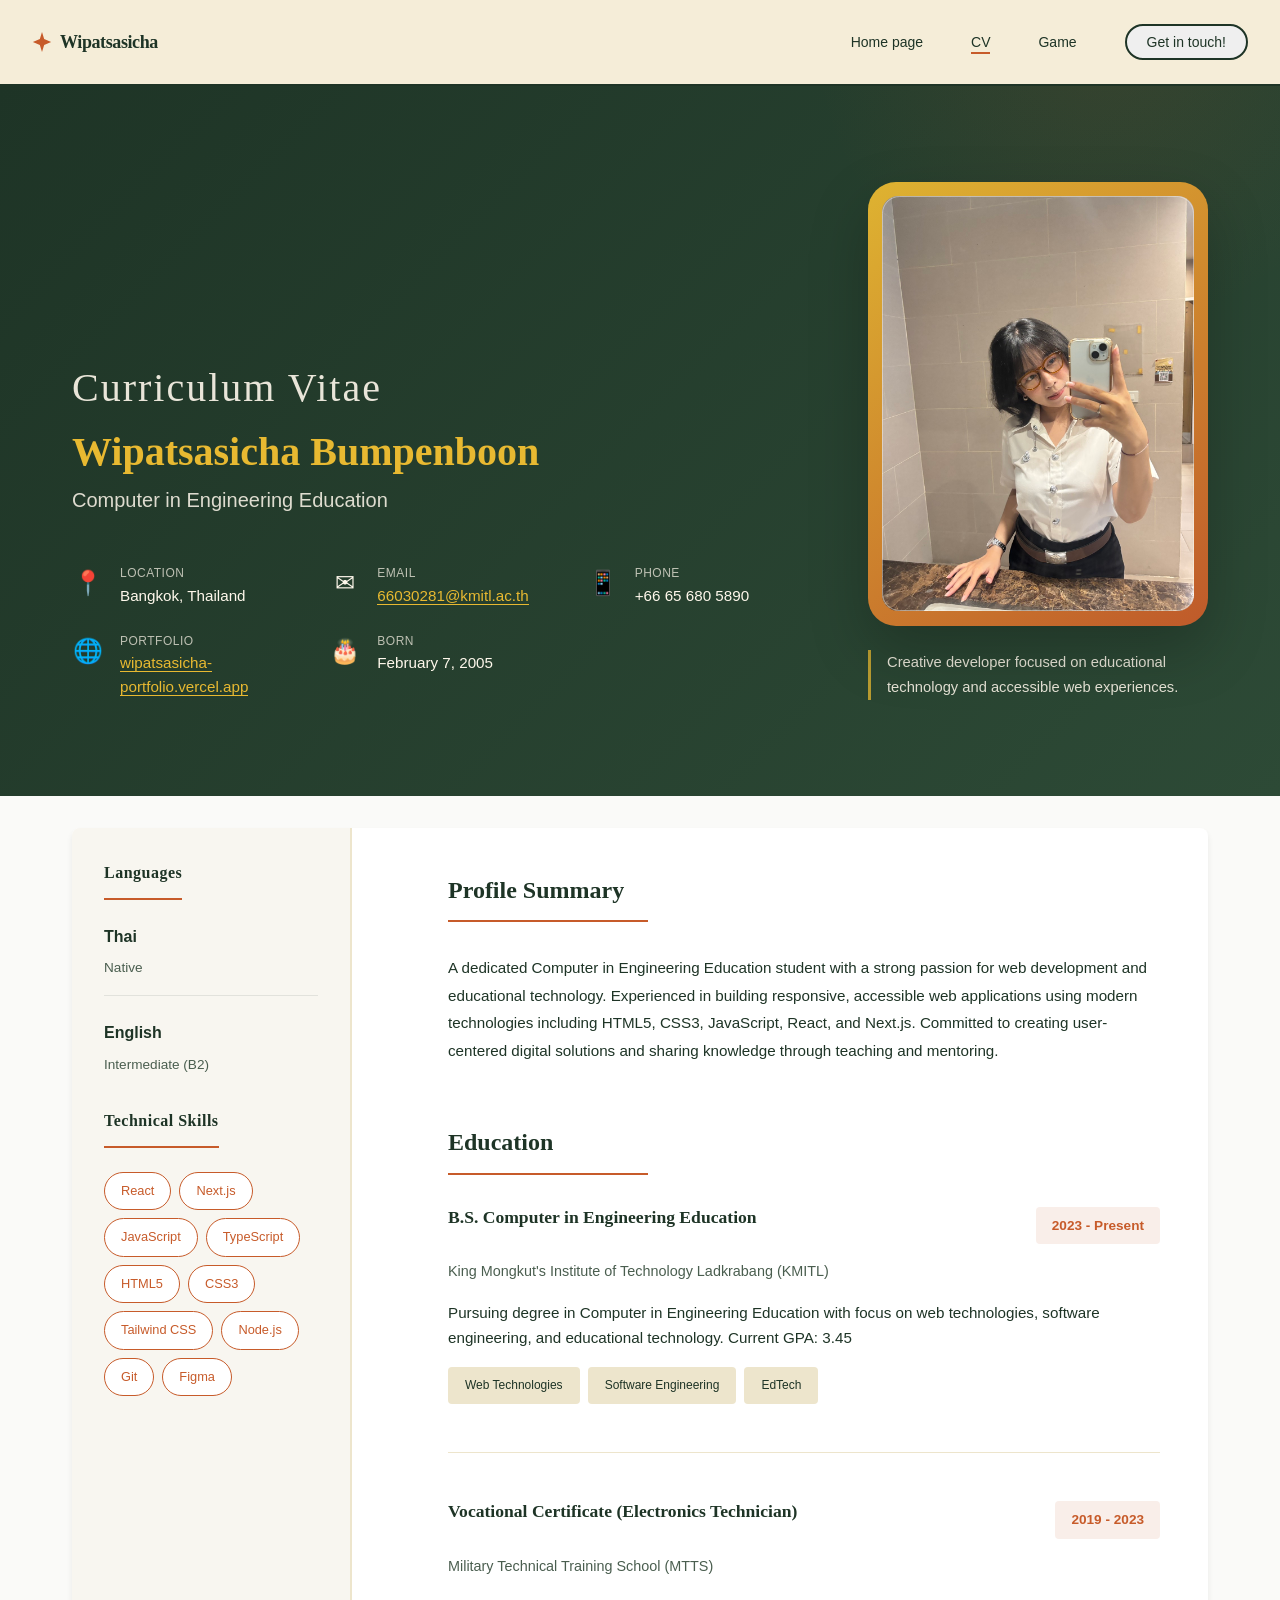
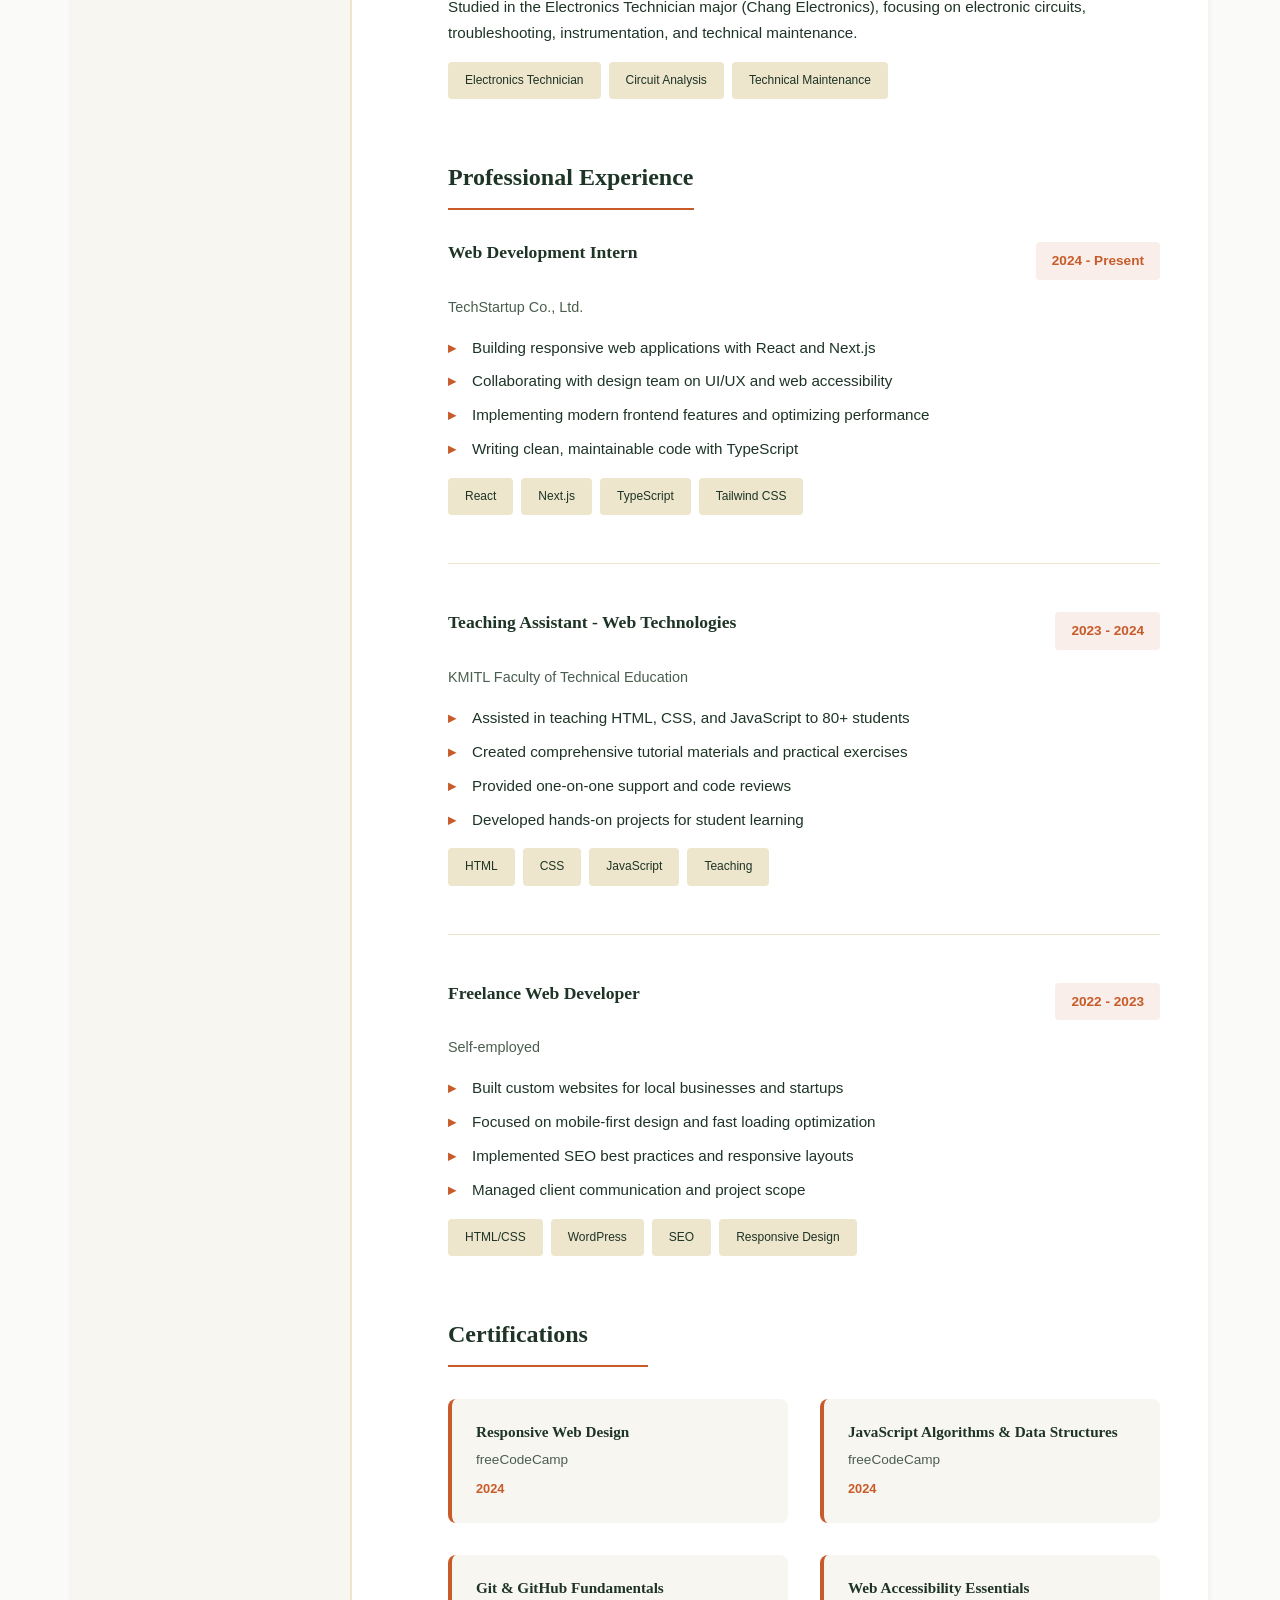
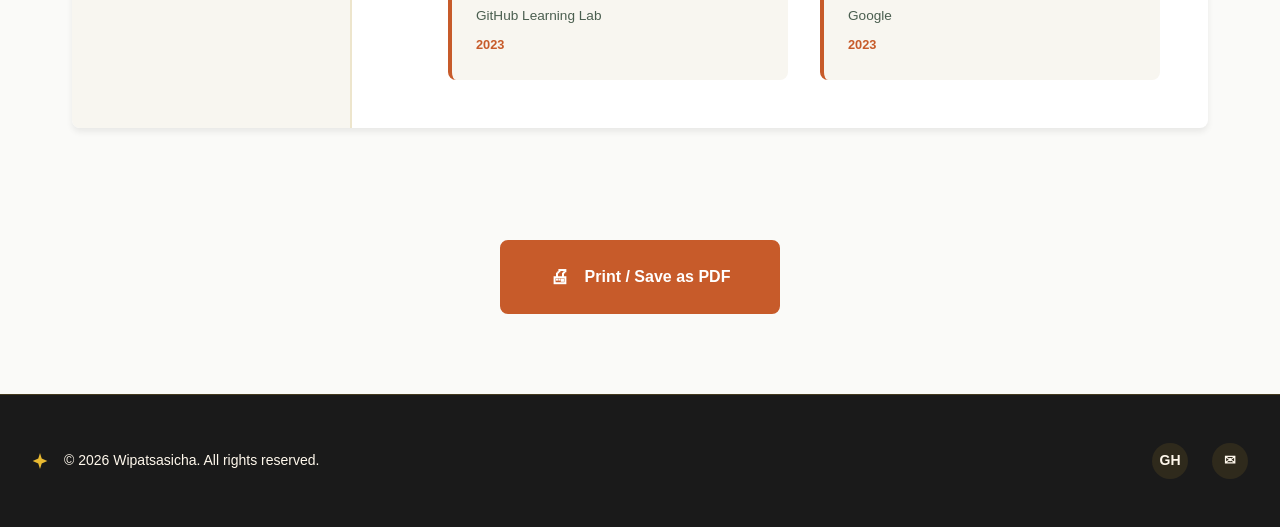
==== commit a2ee3332: "edit" ====
--- a/cv.html
+++ b/cv.html
@@ -1,57 +1,39 @@
 <!DOCTYPE html>
-<html lang="en">
+<html lang="en" class="no-js">
 <head>
     <meta charset="UTF-8">
     <meta name="viewport" content="width=device-width, initial-scale=1.0">
-    <meta name="description" content="Wipatsasicha - Curriculum Vitae">
+    <meta name="description" content="Wipatsasicha CV">
+    <meta name="theme-color" content="#1E3426">
+    <script>
+        document.documentElement.classList.remove('no-js');
+        document.documentElement.classList.add('js');
+    </script>
     <title>Wipatsasicha - Curriculum Vitae</title>
     <link rel="stylesheet" href="styles.css">
     <link rel="stylesheet" href="cv-styles.css">
 </head>
 <body class="cv-page">
-    <header class="site-header cv-header" role="banner">
-        <div class="header-container">
-            <a href="index.html" class="logo" aria-label="Go to homepage">
-                <svg width="20" height="20" viewBox="0 0 24 24" fill="currentColor" class="animate-sparkle" aria-hidden="true">
-                    <path d="M12 0L14.59 8.41L23 12L14.59 15.59L12 24L9.41 15.59L1 12L9.41 8.41L12 0Z" />
-                </svg>
-                <span class="logo-text">Wipatsasicha</span>
-            </a>
-
-            <nav class="nav-desktop" aria-label="Main navigation">
-                <ul class="nav-list">
-                    <li><a href="index.html#about" class="nav-link">About me</a></li>
-                    <li><a href="cv.html" class="nav-link active">Resume</a></li>
-                    <li><a href="index.html#work" class="nav-link">Work</a></li>
-                </ul>
-                <a href="mailto:66030281@kmitl.ac.th" class="cta-button">Get in touch!</a>
-            </nav>
-
-            <button class="mobile-menu-button" id="mobile-menu-btn" aria-label="Toggle mobile menu" aria-expanded="false">
-                <svg class="menu-icon" width="24" height="24" viewBox="0 0 24 24" fill="none" stroke="currentColor" stroke-width="2" aria-hidden="true">
-                    <line x1="3" y1="6" x2="21" y2="6"></line>
-                    <line x1="3" y1="12" x2="21" y2="12"></line>
-                    <line x1="3" y1="18" x2="21" y2="18"></line>
-                </svg>
-                <svg class="close-icon hidden" width="24" height="24" viewBox="0 0 24 24" fill="none" stroke="currentColor" stroke-width="2" aria-hidden="true">
-                    <line x1="18" y1="6" x2="6" y2="18"></line>
-                    <line x1="6" y1="6" x2="18" y2="18"></line>
-                </svg>
-            </button>
-        </div>
-
-        <nav class="nav-mobile hidden" id="mobile-menu" aria-label="Mobile navigation">
-            <ul class="nav-list-mobile">
-                <li><a href="index.html#about" class="nav-link-mobile">About me</a></li>
-                <li><a href="cv.html" class="nav-link-mobile">Resume</a></li>
-                <li><a href="index.html#work" class="nav-link-mobile">Work</a></li>
-                <li><a href="mailto:66030281@kmitl.ac.th" class="cta-button-mobile">Get in touch!</a></li>
-            </ul>
-        </nav>
-    </header>
+    <noscript>
+        <header class="site-header" role="banner">
+            <div class="header-container">
+                <a href="index.html" class="logo" aria-label="Go to homepage">
+                    <span class="logo-text">Wipatsasicha</span>
+                </a>
+                <nav class="nav-desktop" aria-label="Main navigation" style="display:flex;">
+                    <ul class="nav-list">
+                        <li><a href="index.html" class="nav-link">Home page</a></li>
+                        <li><a href="cv.html" class="nav-link">CV</a></li>
+                        <li><a href="game.html" class="nav-link">Game</a></li>
+                    </ul>
+                </nav>
+            </div>
+        </header>
+    </noscript>
+
+    <div id="shared-header"></div>
 
     <main class="cv-main">
-        <!-- Header Section -->
         <section class="cv-header-section">
             <div class="cv-container">
                 <div class="cv-hero-grid">
@@ -86,10 +68,10 @@
                                     </div>
                                 </div>
                                 <div class="cv-info-item">
-                                    <span class="cv-info-icon">🔗</span>
+                                    <span class="cv-info-icon">🌐</span>
                                     <div>
                                         <p class="cv-info-label">Portfolio</p>
-                                        <p class="cv-info-value"><a href="#">wipatsasicha-portfolio.vercel.app</a></p>
+                                        <p class="cv-info-value"><a href="index.html">wipatsasicha-portfolio.vercel.app</a></p>
                                     </div>
                                 </div>
                                 <div class="cv-info-item">
@@ -105,7 +87,7 @@
 
                     <div class="cv-portrait-card">
                         <div class="cv-portrait-frame">
-                            <img src="public/images/profile.jpg" alt="Portrait of Wipatsasicha Bumpenboon" class="cv-portrait-image">
+                            <img src="public/images/profile.jpg" alt="Portrait of Wipatsasicha Bumpenboon" class="cv-portrait-image" width="200" height="250" loading="lazy">
                         </div>
                         <p class="cv-portrait-caption">Creative developer focused on educational technology and accessible web experiences.</p>
                     </div>
@@ -113,12 +95,9 @@
             </div>
         </section>
 
-        <!-- Main Content -->
         <div class="cv-container">
             <div class="cv-layout">
-                <!-- Left Sidebar -->
                 <aside class="cv-sidebar">
-                    <!-- Languages -->
                     <section class="cv-sidebar-section">
                         <h3 class="cv-sidebar-title">Languages</h3>
                         <div class="cv-language-item">
@@ -131,7 +110,6 @@
                         </div>
                     </section>
 
-                    <!-- Skills Tag Cloud -->
                     <section class="cv-sidebar-section">
                         <h3 class="cv-sidebar-title">Technical Skills</h3>
                         <div class="cv-skill-cloud">
@@ -149,9 +127,7 @@
                     </section>
                 </aside>
 
-                <!-- Main Content -->
                 <article class="cv-content">
-                    <!-- Profile Summary -->
                     <section class="cv-section">
                         <h3 class="cv-section-title">Profile Summary</h3>
                         <p class="cv-section-text">
@@ -159,10 +135,8 @@
                         </p>
                     </section>
 
-                    <!-- Education -->
                     <section class="cv-section">
                         <h3 class="cv-section-title">Education</h3>
-                        
                         <div class="cv-timeline-item">
                             <div class="cv-timeline-header">
                                 <h4 class="cv-item-title">B.S. Computer in Engineering Education</h4>
@@ -181,25 +155,23 @@
 
                         <div class="cv-timeline-item">
                             <div class="cv-timeline-header">
-                                <h4 class="cv-item-title">High School Diploma</h4>
+                                <h4 class="cv-item-title">Vocational Certificate (Electronics Technician)</h4>
                                 <span class="cv-item-date">2019 - 2023</span>
                             </div>
                             <p class="cv-item-institution">Military Technical Training School (MTTS)</p>
                             <p class="cv-item-description">
-                                Science-Mathematics program with focus on computer science and electronics engineering.
+                                Studied in the Electronics Technician major (Chang Electronics), focusing on electronic circuits, troubleshooting, instrumentation, and technical maintenance.
                             </p>
                             <div class="cv-item-tags">
-                                <span class="cv-tag-small">Mathematics</span>
-                                <span class="cv-tag-small">Computer Science</span>
-                                <span class="cv-tag-small">Electronics</span>
-                            </div>
-                        </div>
-                    </section>
-
-                    <!-- Experience -->
+                                <span class="cv-tag-small">Electronics Technician</span>
+                                <span class="cv-tag-small">Circuit Analysis</span>
+                                <span class="cv-tag-small">Technical Maintenance</span>
+                            </div>
+                        </div>
+                    </section>
+
                     <section class="cv-section">
                         <h3 class="cv-section-title">Professional Experience</h3>
-                        
                         <div class="cv-timeline-item">
                             <div class="cv-timeline-header">
                                 <h4 class="cv-item-title">Web Development Intern</h4>
@@ -261,10 +233,8 @@
                         </div>
                     </section>
 
-                    <!-- Certifications -->
                     <section class="cv-section">
                         <h3 class="cv-section-title">Certifications</h3>
-                        
                         <div class="cv-cert-grid">
                             <div class="cv-cert-item">
                                 <h4 class="cv-cert-title">Responsive Web Design</h4>
@@ -295,7 +265,6 @@
             </div>
         </div>
 
-        <!-- Print Button -->
         <section class="cv-print-section">
             <div class="cv-container">
                 <button class="cv-print-button" onclick="window.print()">
@@ -306,24 +275,9 @@
         </section>
     </main>
 
-    <footer class="site-footer" role="contentinfo">
-        <div class="footer-container">
-            <div class="footer-brand">
-                <svg width="16" height="16" viewBox="0 0 24 24" fill="currentColor" aria-hidden="true">
-                    <path d="M12 0L14.59 8.41L23 12L14.59 15.59L12 24L9.41 15.59L1 12L9.41 8.41L12 0Z" />
-                </svg>
-                <p>© 2026 Wipatsasicha. All rights reserved.</p>
-            </div>
-
-            <nav aria-label="Social links">
-                <ul class="social-list">
-                    <li><a href="https://github.com/jamelswift" target="_blank" rel="noopener noreferrer" class="social-icon" aria-label="GitHub">GH</a></li>
-                    <li><a href="mailto:66030281@kmitl.ac.th" class="social-icon" aria-label="Email">✉</a></li>
-                </ul>
-            </nav>
-        </div>
-    </footer>
-
-    <script src="script.js"></script>
+    <div id="shared-footer"></div>
+
+    <script src="layout.js" defer></script>
+    <script src="script.js" defer></script>
 </body>
 </html>
--- a/styles.css
+++ b/styles.css
@@ -37,6 +37,22 @@
     overflow-x: hidden;
 }
 
+.hidden {
+    display: none !important;
+}
+
+.page-view {
+    display: block;
+}
+
+.js .page-view {
+    display: none;
+}
+
+.js .page-view.active {
+    display: block;
+}
+
 main {
     min-height: calc(100vh - 60px);
 }
@@ -165,6 +181,10 @@
     width: 100%;
 }
 
+.nav-link.active::after {
+    width: 100%;
+}
+
 .cta-button {
     padding: 0.5rem 1.25rem;
     border: 2px solid var(--text-dark);
@@ -240,6 +260,10 @@
     font-size: 0.95rem;
 }
 
+.nav-link-mobile.active {
+    color: var(--primary);
+}
+
 .cta-button-mobile {
     display: inline-block;
     padding: var(--spacing-2) var(--spacing-3);
@@ -253,6 +277,155 @@
 .cta-button-mobile:hover {
     background: var(--text-dark);
     color: var(--bg-cream);
+}
+
+
+.contact-modal-overlay {
+    position: fixed;
+    inset: 0;
+    background: rgba(0, 0, 0, 0.5);
+    backdrop-filter: blur(2px);
+    z-index: 999;
+    transition: var(--transition);
+}
+
+.contact-modal-overlay.hidden {
+    display: none;
+}
+
+.contact-modal {
+    position: fixed;
+    top: 50%;
+    left: 50%;
+    transform: translate(-50%, -50%);
+    background: white;
+    border-radius: 1rem;
+    box-shadow: 0 20px 60px rgba(0, 0, 0, 0.15);
+    max-width: 450px;
+    width: 90vw;
+    z-index: 1000;
+    transition: var(--transition);
+    max-height: 90vh;
+    overflow-y: auto;
+}
+
+.contact-modal.hidden {
+    display: none;
+}
+
+.contact-modal-header {
+    display: flex;
+    justify-content: space-between;
+    align-items: center;
+    padding: var(--spacing-4);
+    border-bottom: 1px solid var(--card-bg);
+}
+
+.contact-modal-title {
+    font-size: 1.5rem;
+    color: var(--text-dark);
+    margin: 0;
+}
+
+.contact-modal-close {
+    background: none;
+    border: none;
+    cursor: pointer;
+    color: var(--text-dark);
+    display: flex;
+    align-items: center;
+    justify-content: center;
+    padding: var(--spacing-1);
+    transition: var(--transition);
+}
+
+.contact-modal-close:hover {
+    color: var(--primary);
+}
+
+.contact-modal-content {
+    padding: var(--spacing-4);
+    display: flex;
+    flex-direction: column;
+    gap: var(--spacing-4);
+}
+
+.contact-item {
+    display: flex;
+    gap: var(--spacing-3);
+    align-items: flex-start;
+}
+
+.contact-icon {
+    font-size: 1.5rem;
+    min-width: 2rem;
+    display: flex;
+    align-items: center;
+    justify-content: center;
+}
+
+.contact-label {
+    font-size: 0.75rem;
+    color: var(--muted);
+    font-weight: 600;
+    text-transform: uppercase;
+    letter-spacing: 0.5px;
+    margin: 0 0 var(--spacing-1) 0;
+}
+
+.contact-value {
+    font-size: 0.95rem;
+    color: var(--text-dark);
+    margin: 0;
+    font-weight: 500;
+}
+
+.contact-link {
+    font-size: 0.95rem;
+    color: var(--primary);
+    text-decoration: none;
+    border-bottom: 1px solid var(--primary);
+    transition: var(--transition);
+}
+
+.contact-link:hover {
+    color: var(--accent);
+    border-bottom-color: var(--accent);
+}
+
+.contact-divider {
+    height: 1px;
+    background: var(--card-bg);
+    margin: var(--spacing-2) 0;
+}
+
+.contact-social {
+    display: flex;
+    flex-direction: column;
+    gap: var(--spacing-2);
+}
+
+.contact-social-links {
+    display: flex;
+    flex-wrap: wrap;
+    gap: var(--spacing-2);
+}
+
+.contact-social-link {
+    padding: var(--spacing-1) var(--spacing-2);
+    background: var(--card-bg);
+    border: 1px solid var(--primary);
+    color: var(--primary);
+    border-radius: 0.5rem;
+    font-size: 0.875rem;
+    font-weight: 500;
+    text-decoration: none;
+    transition: var(--transition);
+}
+
+.contact-social-link:hover {
+    background: var(--primary);
+    color: white;
 }
 
 
@@ -467,7 +640,6 @@
 }
 
 .about-photo-wrapper {
-    position: relative;
     max-width: 400px;
 }
 
@@ -479,25 +651,41 @@
 }
 
 
-.floating-tag {
-    position: absolute;
+.profile-meta-card {
+    margin-top: var(--spacing-3);
     background: var(--card-bg);
+    border-radius: 0.75rem;
     padding: var(--spacing-2) var(--spacing-3);
-    border-radius: 0.5rem;
-    display: flex;
-    flex-direction: column;
-    gap: 0.25rem;
-    box-shadow: 0 4px 12px rgba(0, 0, 0, 0.1);
-}
-
-.tag-1 {
-    top: 2rem;
-    right: -1rem;
-}
-
-.tag-2 {
-    bottom: 5rem;
-    left: -1rem;
+    display: grid;
+    grid-template-columns: 1fr;
+    gap: var(--spacing-2);
+    box-shadow: 0 4px 12px rgba(0, 0, 0, 0.08);
+}
+
+@media (min-width: 576px) {
+    .profile-meta-card {
+        grid-template-columns: 1fr auto 1fr;
+        align-items: center;
+    }
+}
+
+.profile-meta-item {
+    display: flex;
+    flex-direction: column;
+    gap: 0.2rem;
+}
+
+.profile-meta-divider {
+    display: none;
+    width: 1px;
+    height: 2.5rem;
+    background: rgba(30, 52, 38, 0.15);
+}
+
+@media (min-width: 576px) {
+    .profile-meta-divider {
+        display: block;
+    }
 }
 
 .tag-label {
@@ -661,11 +849,13 @@
     font-family: Georgia, serif;
     font-size: 1.125rem;
     font-weight: bold;
-    min-width: 60px;
+    width: 140px;
+    white-space: nowrap;
 }
 
 .experience-content {
     flex: 1;
+    min-width: 0;
 }
 
 .experience-title {
@@ -790,6 +980,120 @@
 }
 
 
+.work-section {
+    background: var(--bg-cream);
+    padding: var(--spacing-8) var(--spacing-4);
+}
+
+.work-intro {
+    max-width: 760px;
+    margin-bottom: var(--spacing-4);
+}
+
+.game-guide-grid {
+    display: grid;
+    grid-template-columns: 1fr;
+    gap: var(--spacing-3);
+    margin-bottom: var(--spacing-4);
+}
+
+@media (min-width: 768px) {
+    .game-guide-grid {
+        grid-template-columns: 1fr 1fr;
+    }
+}
+
+.game-guide-card {
+    background: var(--card-bg);
+    border-left: 4px solid var(--primary);
+    border-radius: 0.75rem;
+    padding: var(--spacing-3);
+}
+
+.game-guide-title {
+    margin: 0 0 var(--spacing-2);
+    font-size: 1.05rem;
+    color: var(--text-dark);
+}
+
+.game-guide-list {
+    margin: 0;
+    padding-left: 1.2rem;
+    color: var(--muted);
+    font-size: 0.9rem;
+}
+
+.game-guide-list li {
+    margin-bottom: 0.35rem;
+}
+
+.work-panel {
+    background: #0f1412;
+    border: 1px solid rgba(232, 185, 49, 0.35);
+    border-radius: 1rem;
+    padding: var(--spacing-3);
+    box-shadow: 0 12px 30px rgba(0, 0, 0, 0.18);
+}
+
+.work-game-hud {
+    display: flex;
+    flex-wrap: wrap;
+    align-items: center;
+    gap: var(--spacing-3);
+    margin-bottom: var(--spacing-3);
+}
+
+.work-game-stat {
+    margin: 0;
+    color: var(--light-text);
+    font-size: 0.925rem;
+    font-weight: 600;
+}
+
+#bone-boost-label {
+    color: var(--accent);
+}
+
+.work-game-button {
+    padding: 0.45rem 0.9rem;
+    border-radius: 9999px;
+    border: 1px solid var(--accent);
+    background: transparent;
+    color: var(--accent);
+    font-weight: 700;
+    cursor: pointer;
+    transition: var(--transition);
+}
+
+.work-game-button:hover {
+    background: var(--accent);
+    color: var(--text-dark);
+}
+
+.work-game-hint {
+    margin: 0 0 var(--spacing-3);
+    color: rgba(255, 248, 236, 0.82);
+    font-size: 0.82rem;
+    letter-spacing: 0.01em;
+}
+
+.bone-game-canvas {
+    width: 100%;
+    height: 420px;
+    display: block;
+    border-radius: 0.75rem;
+    background: radial-gradient(circle at 10% 10%, #16231a 0%, #090d0b 55%, #050706 100%);
+    touch-action: none;
+    cursor: crosshair;
+}
+
+@media (max-width: 768px) {
+    .bone-game-canvas {
+        height: 340px;
+    }
+}
+
+
 .language-section {
     background: var(--bg-cream);
     padding: var(--spacing-8) var(--spacing-4);
@@ -856,9 +1160,10 @@
 }
 
 .activity-item {
-    display: flex;
+    display: grid;
+    grid-template-columns: 1rem 140px 1fr;
     gap: var(--spacing-3);
-    align-items: flex-start;
+    align-items: start;
 }
 
 .activity-marker {
@@ -875,7 +1180,41 @@
     font-size: 0.875rem;
     font-weight: bold;
     color: var(--text-dark);
-    min-width: 50px;
+    width: 140px;
+    white-space: nowrap;
+}
+
+@media (max-width: 768px) {
+    .experience-item {
+        display: grid;
+        grid-template-columns: 1rem 1fr;
+        gap: var(--spacing-2);
+    }
+
+    .experience-year {
+        grid-column: 2;
+        width: auto;
+        font-size: 1rem;
+        margin-top: -0.125rem;
+    }
+
+    .experience-content {
+        grid-column: 2;
+    }
+
+    .activity-item {
+        grid-template-columns: 1rem 1fr;
+        gap: var(--spacing-2);
+    }
+
+    .activity-year {
+        width: auto;
+        grid-column: 2;
+    }
+
+    .activity-content {
+        grid-column: 2;
+    }
 }
 
 .activity-content {
--- a/cv-styles.css
+++ b/cv-styles.css
@@ -2,6 +2,10 @@
 
 .cv-page {
     background: #FAFAF8;
+}
+
+.cv-page .site-header {
+    border-bottom: 2px solid var(--text-dark);
 }
 
 .cv-header {
@@ -79,9 +83,9 @@
 .cv-portrait-image {
     display: block;
     width: 100%;
-    aspect-ratio: 4 / 5;
-    object-fit: cover;
-    object-position: center top;
+    height: auto;
+    object-fit: contain;
+    object-position: center;
     border-radius: 1rem;
 }
 
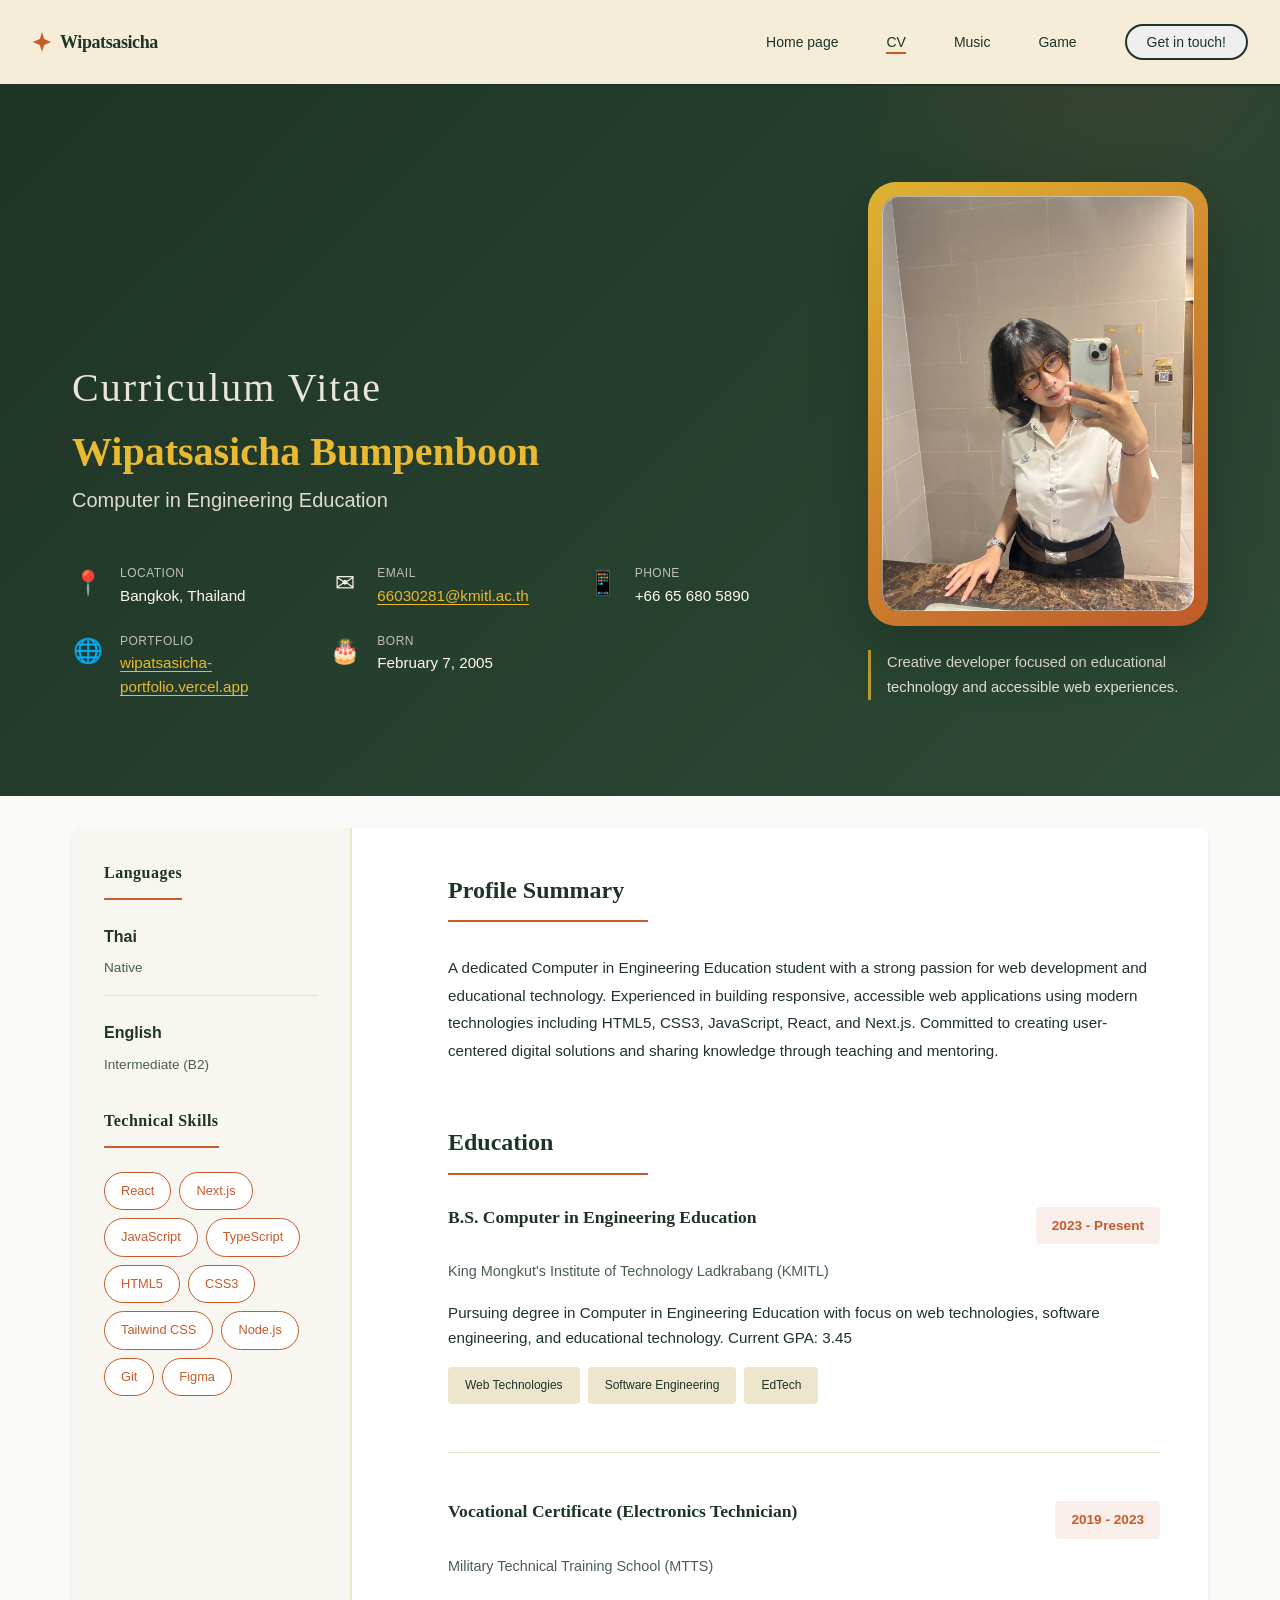
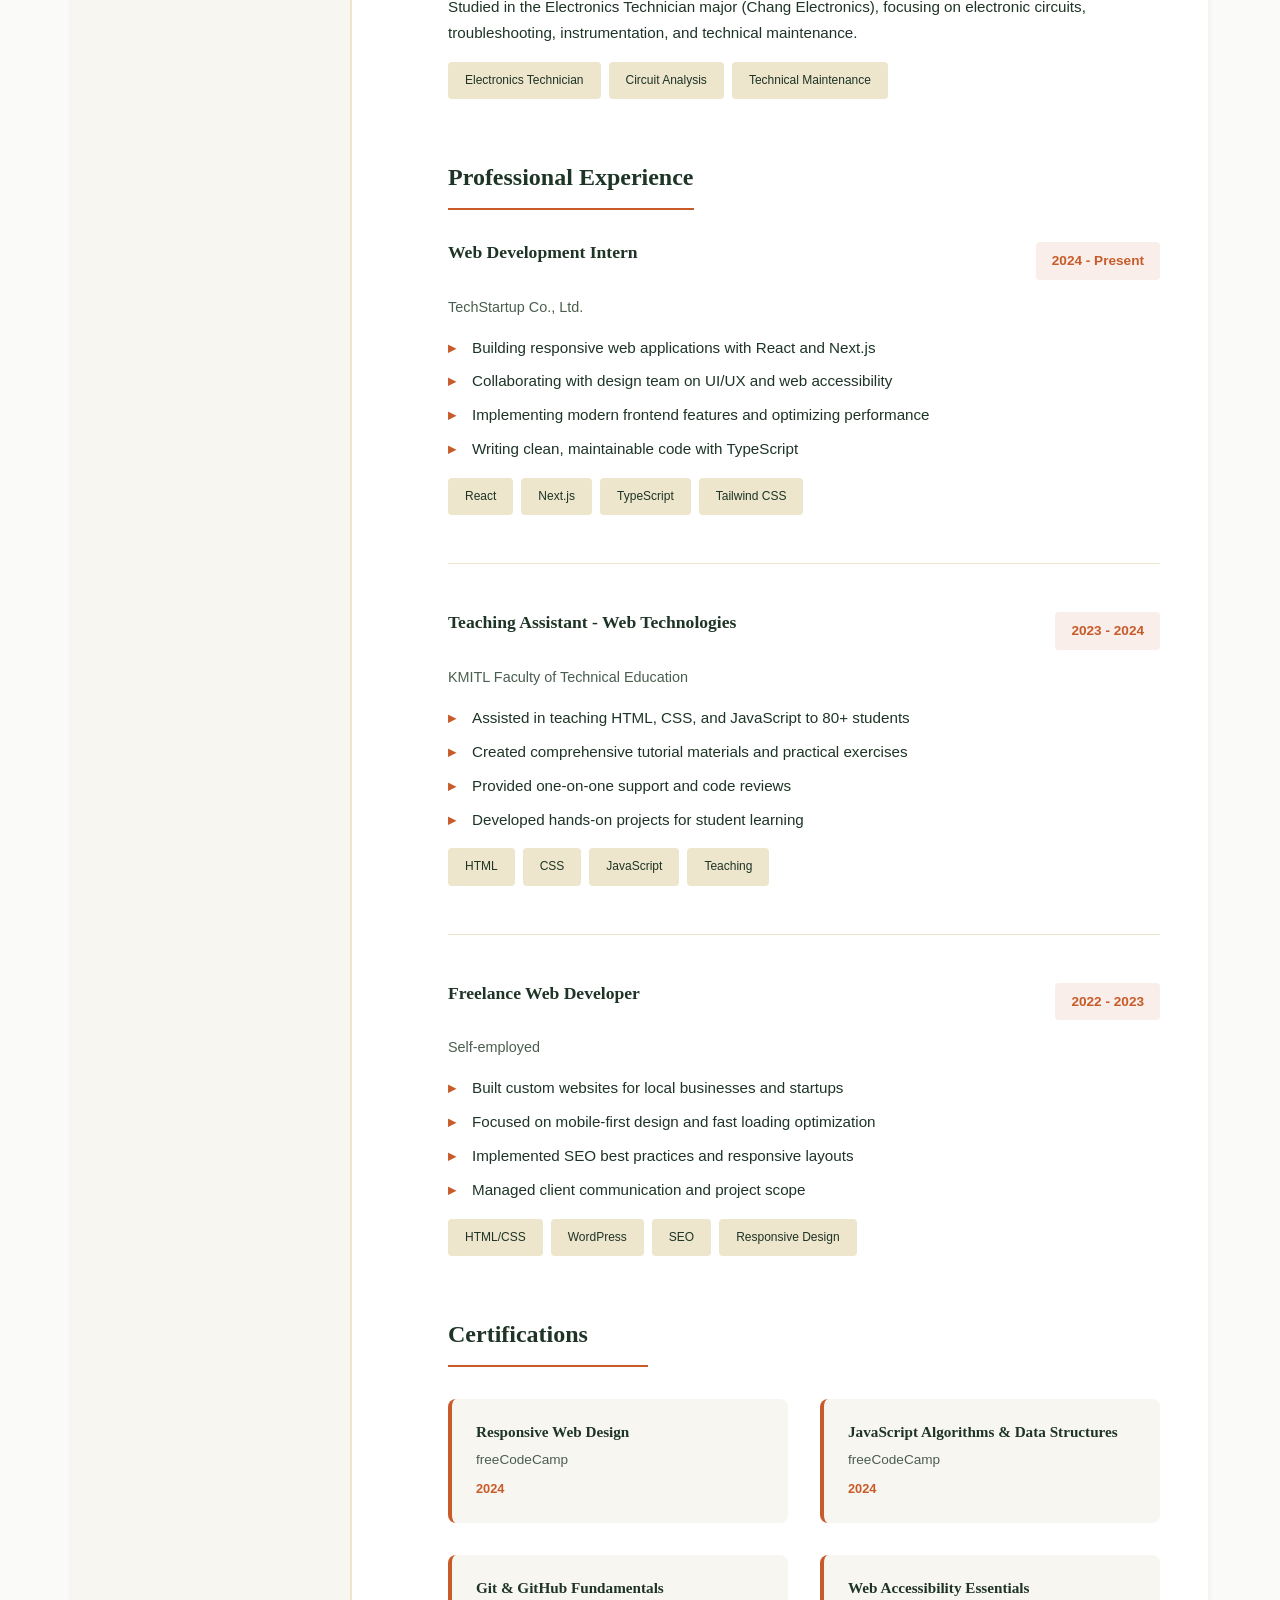
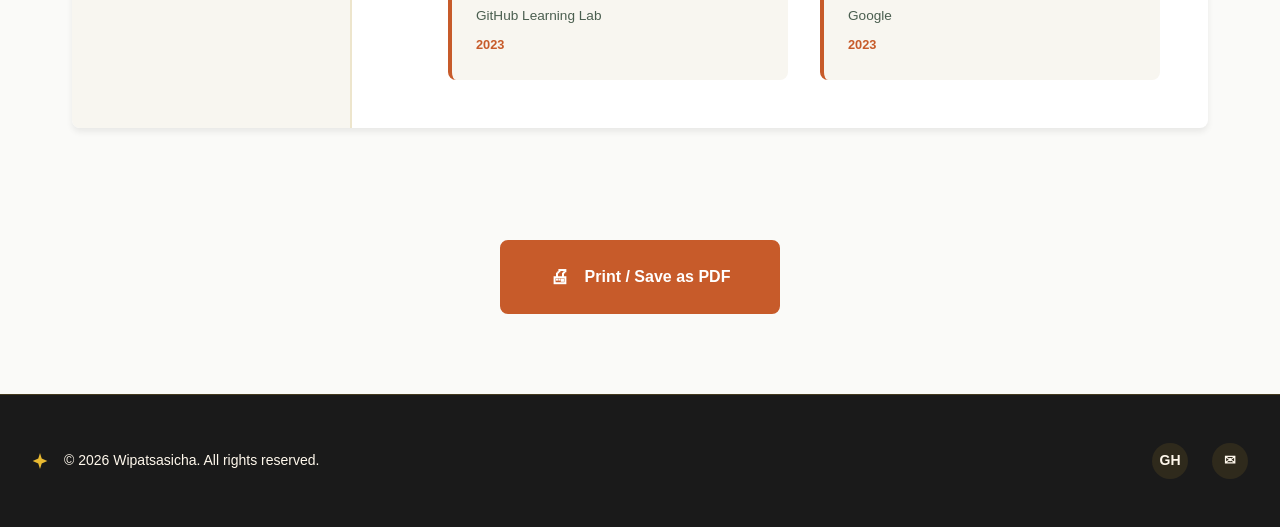
==== commit c1691eef: "เพิ่ม music" ====
--- a/cv.html
+++ b/cv.html
@@ -24,6 +24,7 @@
                     <ul class="nav-list">
                         <li><a href="index.html" class="nav-link">Home page</a></li>
                         <li><a href="cv.html" class="nav-link">CV</a></li>
+                        <li><a href="music.html" class="nav-link">Music</a></li>
                         <li><a href="game.html" class="nav-link">Game</a></li>
                     </ul>
                 </nav>
--- a/styles.css
+++ b/styles.css
@@ -1427,3 +1427,368 @@
         height: 1.25rem;
     }
 }
+
+
+/* Music page */
+
+.music-page {
+    background:
+        radial-gradient(140% 120% at 100% 0%, rgba(232, 185, 49, 0.18) 0%, rgba(232, 185, 49, 0) 40%),
+        linear-gradient(180deg, #f7f0dd 0%, #f4ebd3 100%);
+}
+
+.music-hero {
+    padding: var(--spacing-8) var(--spacing-4) var(--spacing-6);
+}
+
+.music-hero-grid {
+    display: grid;
+    gap: var(--spacing-6);
+    align-items: center;
+}
+
+@media (min-width: 900px) {
+    .music-hero-grid {
+        grid-template-columns: 1.1fr 1fr;
+    }
+}
+
+.music-kicker {
+    letter-spacing: 0.08em;
+    text-transform: uppercase;
+    font-weight: 700;
+    font-size: 0.78rem;
+    margin-bottom: var(--spacing-1);
+    color: var(--primary);
+}
+
+.music-title {
+    margin-bottom: var(--spacing-2);
+    color: var(--text-dark);
+    font-style: italic;
+    line-height: 1.05;
+}
+
+.music-subtitle {
+    color: var(--muted);
+    max-width: 46ch;
+}
+
+.music-search {
+    margin-top: var(--spacing-3);
+    display: grid;
+    grid-template-columns: 1fr auto;
+    gap: var(--spacing-2);
+}
+
+.music-search input {
+    border: 1px solid rgba(30, 52, 38, 0.2);
+    background: #fff;
+    border-radius: 9999px;
+    padding: 0.8rem 1rem;
+    color: var(--text-dark);
+    font-size: 0.95rem;
+}
+
+.music-search button {
+    border: 1px solid var(--text-dark);
+    border-radius: 9999px;
+    background: var(--text-dark);
+    color: var(--bg-cream);
+    padding: 0.8rem 1.2rem;
+    font-weight: 700;
+    cursor: pointer;
+    transition: var(--transition);
+}
+
+.music-search button:hover {
+    background: var(--primary);
+    border-color: var(--primary);
+}
+
+.music-status {
+    margin-top: var(--spacing-2);
+    margin-bottom: 0;
+    font-size: 0.9rem;
+    color: var(--muted);
+}
+
+.vinyl-player {
+    display: grid;
+    gap: var(--spacing-3);
+}
+
+.record-player {
+    position: relative;
+    width: min(420px, 92vw);
+    aspect-ratio: 1/1;
+    background: linear-gradient(145deg, #2f3c34 0%, #1d251f 60%, #151c17 100%);
+    border-radius: 1.3rem;
+    border: 1px solid rgba(255, 255, 255, 0.08);
+    box-shadow: 0 16px 45px rgba(15, 20, 18, 0.34);
+    margin: 0 auto;
+    display: grid;
+    place-items: center;
+    overflow: hidden;
+}
+
+.record-player::before {
+    content: '';
+    position: absolute;
+    inset: 14px;
+    border-radius: 1rem;
+    border: 1px solid rgba(255, 255, 255, 0.04);
+}
+
+.vinyl-record {
+    width: 74%;
+    aspect-ratio: 1/1;
+    border-radius: 50%;
+    position: relative;
+    border: 8px solid #0f1211;
+    background: radial-gradient(circle at 30% 30%, #242b26 0%, #111513 65%, #090b0a 100%);
+    box-shadow: 0 10px 30px rgba(0, 0, 0, 0.45);
+}
+
+.vinyl-record.is-spinning {
+    animation: vinyl-spin 2.6s linear infinite;
+}
+
+@keyframes vinyl-spin {
+    to { transform: rotate(360deg); }
+}
+
+.vinyl-record img {
+    width: 42%;
+    aspect-ratio: 1/1;
+    object-fit: cover;
+    border-radius: 50%;
+    position: absolute;
+    inset: 29%;
+    border: 4px solid rgba(245, 237, 214, 0.8);
+}
+
+.record-ring {
+    position: absolute;
+    inset: 8%;
+    border: 1px solid rgba(255, 255, 255, 0.12);
+    border-radius: 50%;
+}
+
+.record-center {
+    position: absolute;
+    width: 18px;
+    height: 18px;
+    border-radius: 50%;
+    background: #f2efe5;
+    border: 5px solid #151a16;
+    top: calc(50% - 9px);
+    left: calc(50% - 9px);
+}
+
+.record-arm {
+    position: absolute;
+    width: 130px;
+    height: 10px;
+    border-radius: 999px;
+    right: 12%;
+    top: 18%;
+    background: linear-gradient(90deg, #b2b7b3 0%, #d8ddd9 50%, #8b908d 100%);
+    transform-origin: right center;
+    transform: rotate(-24deg);
+    transition: transform 0.35s ease;
+}
+
+.record-arm::after {
+    content: '';
+    position: absolute;
+    width: 16px;
+    height: 16px;
+    border-radius: 50%;
+    background: #d8ddd9;
+    right: -2px;
+    top: -3px;
+}
+
+.record-arm.is-playing {
+    transform: rotate(-8deg);
+}
+
+.now-playing-card {
+    background: rgba(255, 255, 255, 0.8);
+    border: 1px solid rgba(30, 52, 38, 0.12);
+    border-radius: 0.9rem;
+    padding: var(--spacing-3);
+    width: min(420px, 92vw);
+    margin: 0 auto;
+}
+
+.now-playing-label {
+    text-transform: uppercase;
+    font-weight: 700;
+    letter-spacing: 0.07em;
+    font-size: 0.72rem;
+    margin-bottom: var(--spacing-1);
+    color: var(--primary);
+}
+
+.track-title {
+    margin: 0;
+    font-size: 1.1rem;
+    color: var(--text-dark);
+}
+
+.track-artist {
+    margin: 0.2rem 0 0;
+    color: var(--muted);
+    font-size: 0.92rem;
+}
+
+.progress-wrap {
+    margin-top: var(--spacing-3);
+    width: 100%;
+    height: 6px;
+    border-radius: 999px;
+    background: rgba(30, 52, 38, 0.12);
+    overflow: hidden;
+}
+
+.track-progress {
+    width: 0;
+    height: 100%;
+    background: linear-gradient(90deg, var(--primary), var(--accent));
+    transition: width 0.08s linear;
+}
+
+.player-actions {
+    margin-top: var(--spacing-3);
+    display: flex;
+    align-items: center;
+    gap: var(--spacing-2);
+}
+
+.player-btn,
+.open-track-link {
+    border-radius: 9999px;
+    font-size: 0.85rem;
+    font-weight: 700;
+    padding: 0.48rem 0.95rem;
+    text-decoration: none;
+}
+
+.player-btn {
+    border: 1px solid var(--text-dark);
+    background: var(--text-dark);
+    color: var(--bg-cream);
+    cursor: pointer;
+}
+
+.open-track-link {
+    border: 1px solid rgba(30, 52, 38, 0.24);
+    color: var(--text-dark);
+    background: #fff;
+}
+
+.music-results-section {
+    padding: var(--spacing-2) var(--spacing-4) var(--spacing-8);
+}
+
+.results-header {
+    display: flex;
+    align-items: baseline;
+    justify-content: space-between;
+    gap: var(--spacing-3);
+    flex-wrap: wrap;
+    margin-bottom: var(--spacing-4);
+}
+
+.results-hint {
+    margin: 0;
+    color: var(--muted);
+    font-size: 0.9rem;
+}
+
+.music-results {
+    list-style: none;
+    margin: 0;
+    padding: 0;
+    display: grid;
+    gap: var(--spacing-2);
+}
+
+.music-result-item {
+    border-radius: 0.8rem;
+    overflow: hidden;
+    border: 1px solid rgba(30, 52, 38, 0.1);
+    background: rgba(255, 255, 255, 0.82);
+}
+
+.music-result-item.active {
+    border-color: rgba(199, 91, 42, 0.64);
+    box-shadow: 0 7px 18px rgba(199, 91, 42, 0.18);
+}
+
+.music-result-btn {
+    width: 100%;
+    border: none;
+    background: transparent;
+    display: grid;
+    grid-template-columns: 56px 1fr;
+    gap: var(--spacing-2);
+    padding: var(--spacing-2);
+    text-align: left;
+    cursor: pointer;
+    align-items: center;
+}
+
+.music-result-btn img {
+    width: 56px;
+    height: 56px;
+    object-fit: cover;
+    border-radius: 0.45rem;
+}
+
+.music-result-copy {
+    min-width: 0;
+    display: flex;
+    flex-direction: column;
+}
+
+.music-result-copy strong,
+.music-result-copy span {
+    overflow: hidden;
+    text-overflow: ellipsis;
+    white-space: nowrap;
+}
+
+.music-result-copy strong {
+    color: var(--text-dark);
+    font-size: 0.95rem;
+}
+
+.music-result-copy span {
+    color: var(--muted);
+    font-size: 0.85rem;
+}
+
+.music-empty {
+    border-radius: 0.8rem;
+    border: 1px dashed rgba(30, 52, 38, 0.24);
+    padding: var(--spacing-3);
+    color: var(--muted);
+    background: rgba(255, 255, 255, 0.55);
+}
+
+@media (max-width: 640px) {
+    .music-hero {
+        padding-top: var(--spacing-6);
+    }
+
+    .music-search {
+        grid-template-columns: 1fr;
+    }
+
+    .player-actions {
+        flex-wrap: wrap;
+    }
+}
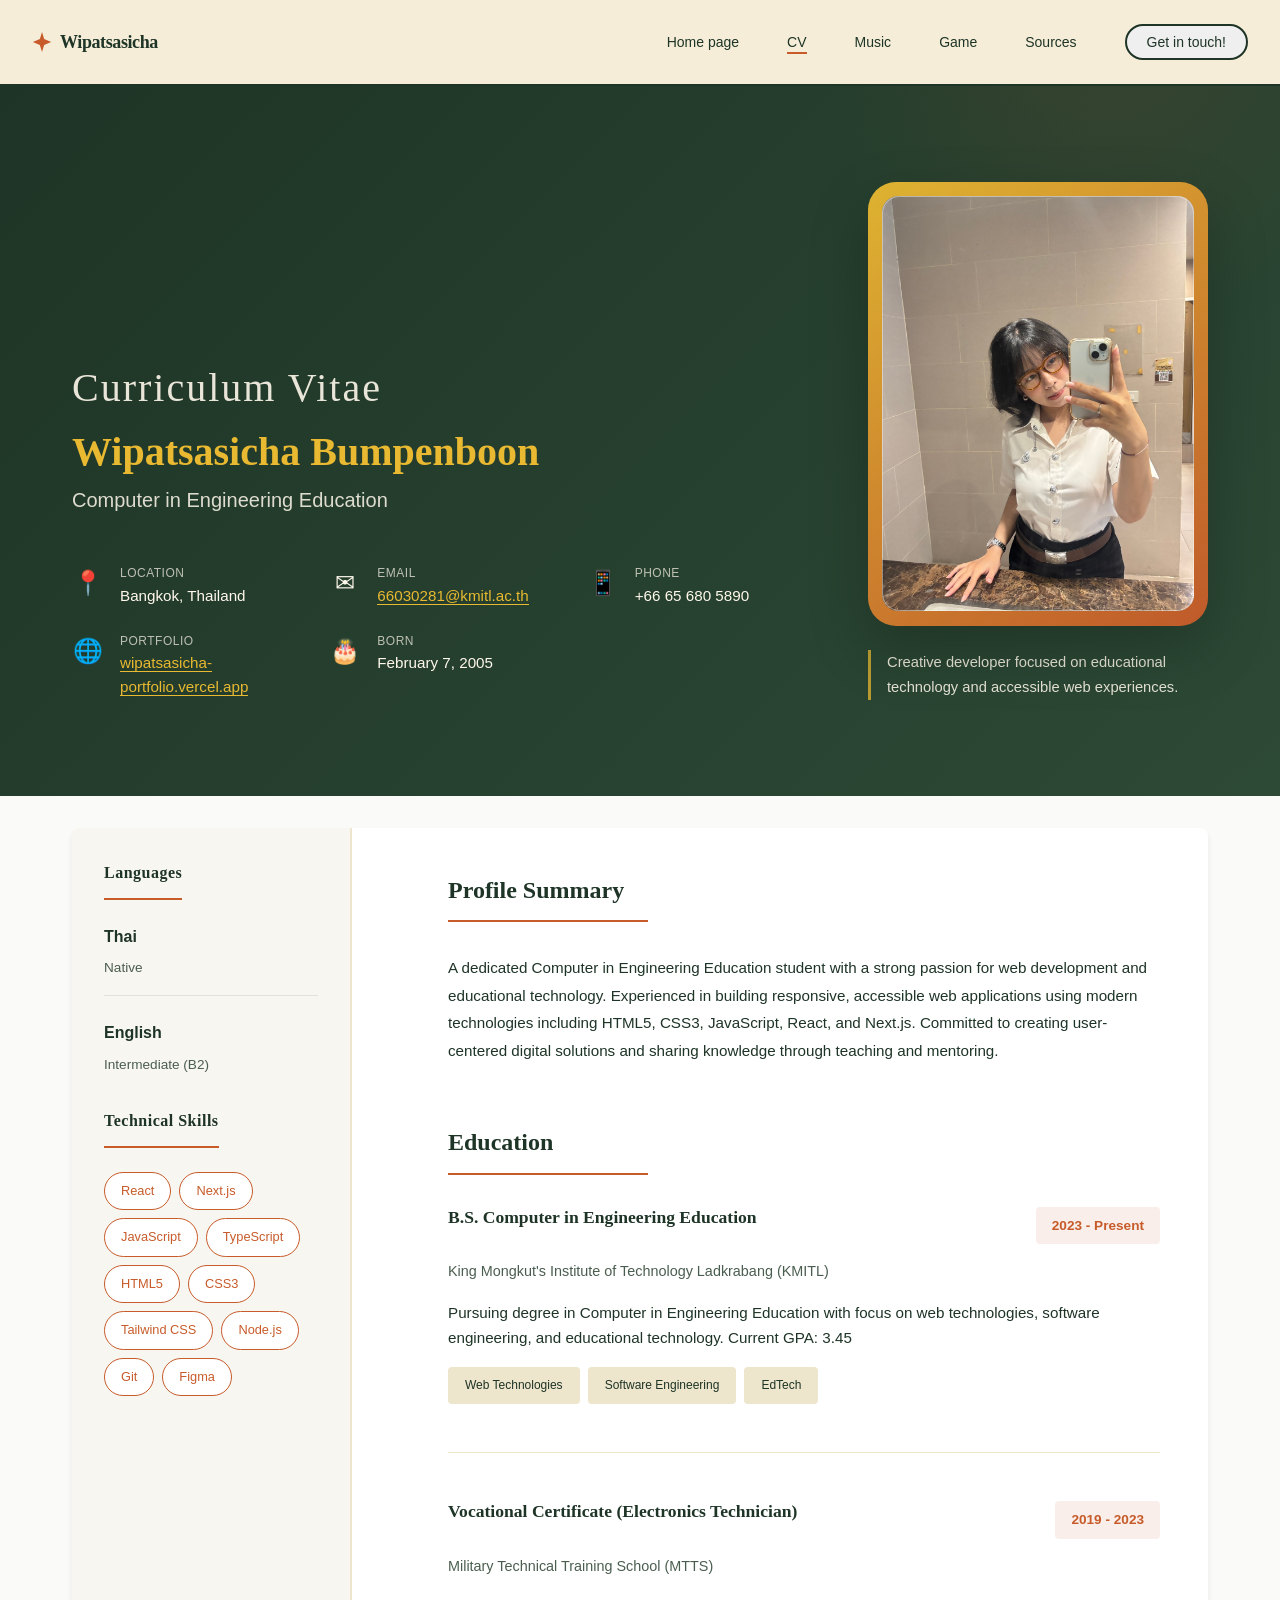
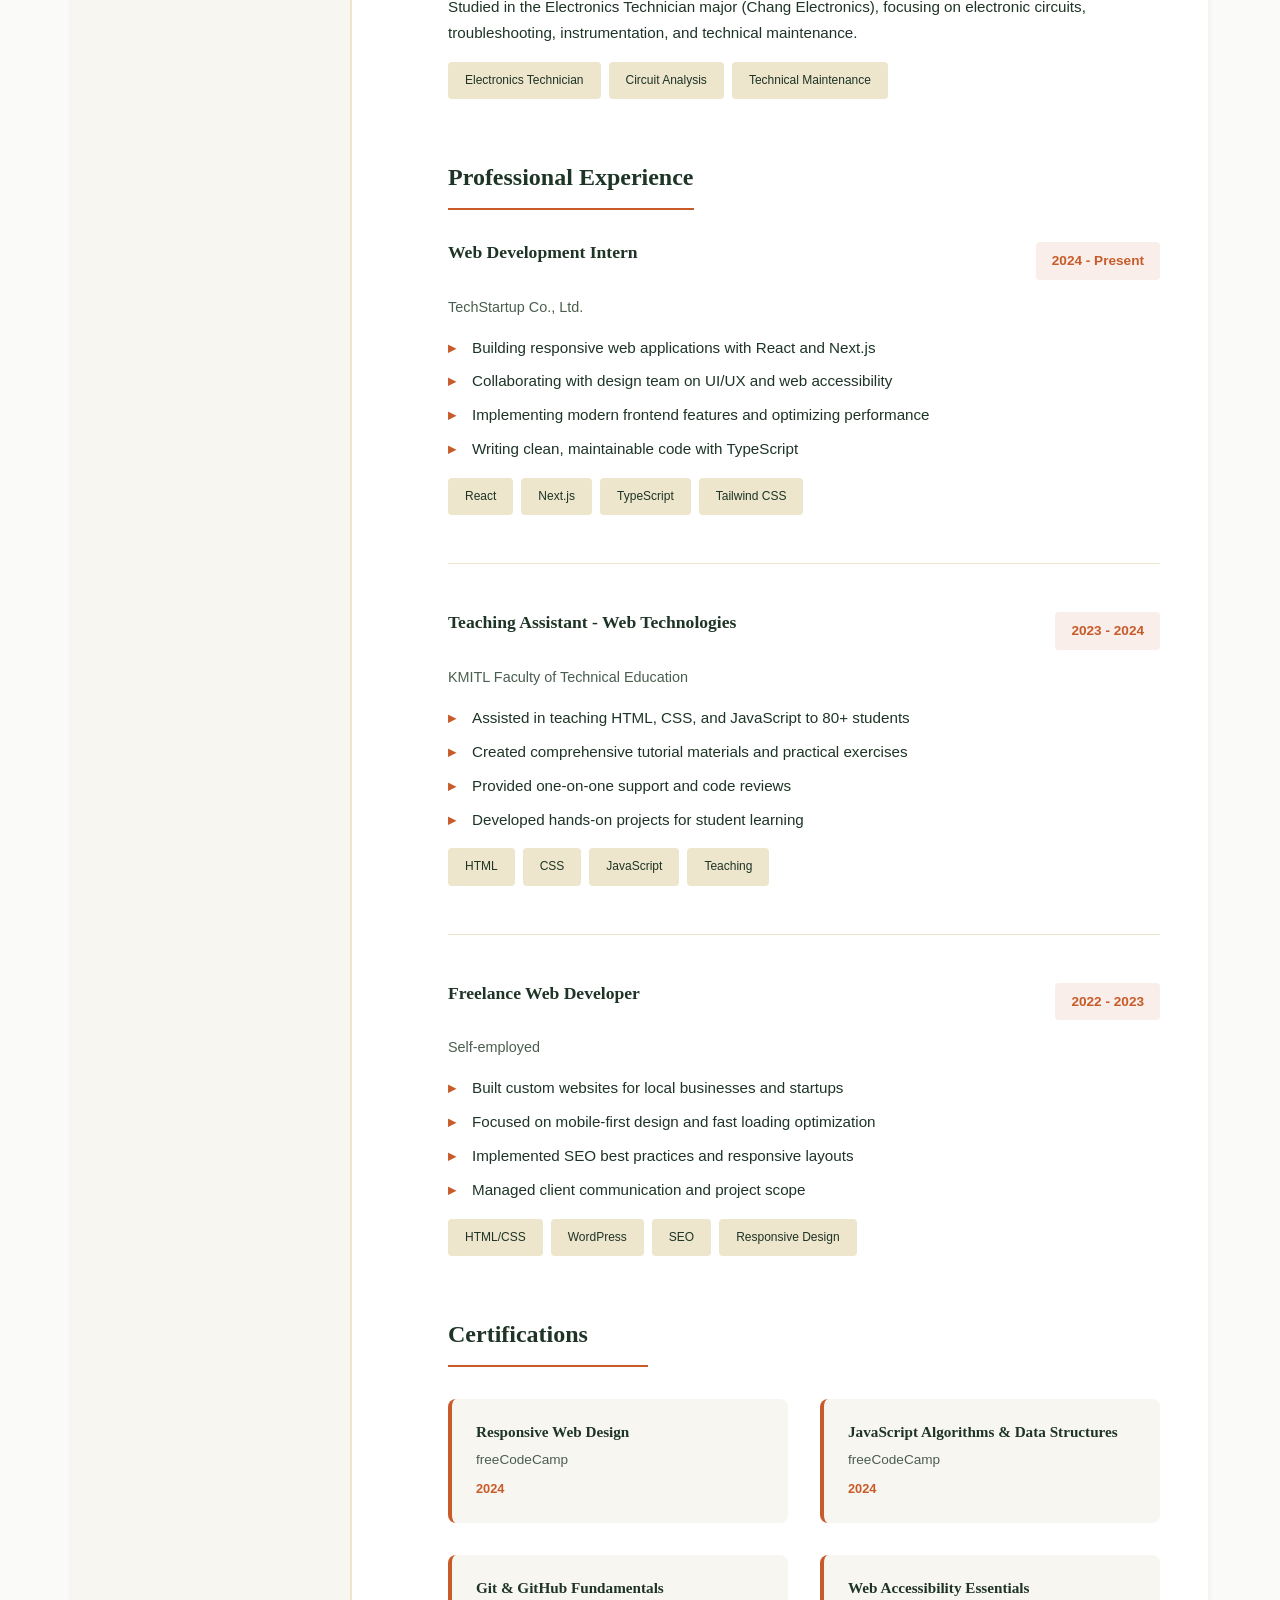
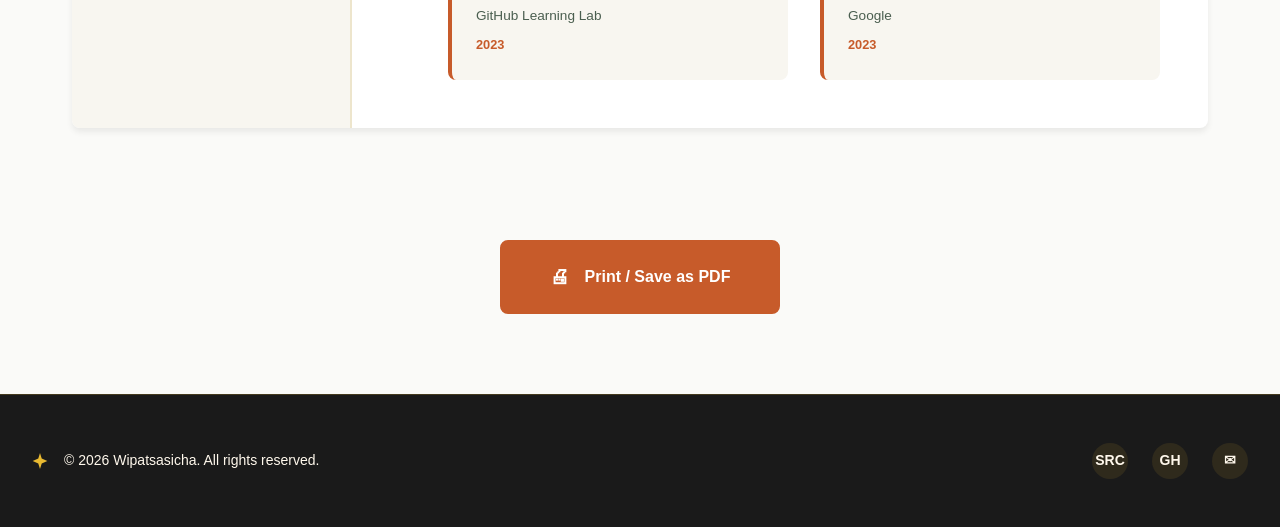
==== commit f07e7454: "Sources" ====
--- a/cv.html
+++ b/cv.html
@@ -26,6 +26,7 @@
                         <li><a href="cv.html" class="nav-link">CV</a></li>
                         <li><a href="music.html" class="nav-link">Music</a></li>
                         <li><a href="game.html" class="nav-link">Game</a></li>
+                        <li><a href="sources.html" class="nav-link">Sources</a></li>
                     </ul>
                 </nav>
             </div>
--- a/styles.css
+++ b/styles.css
@@ -1792,3 +1792,44 @@
         flex-wrap: wrap;
     }
 }
+
+
+/* Sources page */
+
+.sources-page {
+    background: var(--bg-cream);
+}
+
+.sources-hero {
+    padding: var(--spacing-8) var(--spacing-4) var(--spacing-4);
+}
+
+.sources-section {
+    padding: var(--spacing-2) var(--spacing-4) var(--spacing-8);
+}
+
+.source-card {
+    background: white;
+    border: 1px solid rgba(30, 52, 38, 0.12);
+    border-left: 4px solid var(--primary);
+    border-radius: 0.8rem;
+    padding: var(--spacing-3);
+    margin-bottom: var(--spacing-3);
+}
+
+.source-title {
+    margin: 0 0 var(--spacing-2);
+    color: var(--text-dark);
+    font-size: 1.15rem;
+}
+
+.source-meta {
+    margin: 0 0 var(--spacing-1);
+    color: var(--muted);
+    font-size: 0.95rem;
+}
+
+.source-meta a {
+    color: var(--primary);
+    text-decoration: underline;
+}
